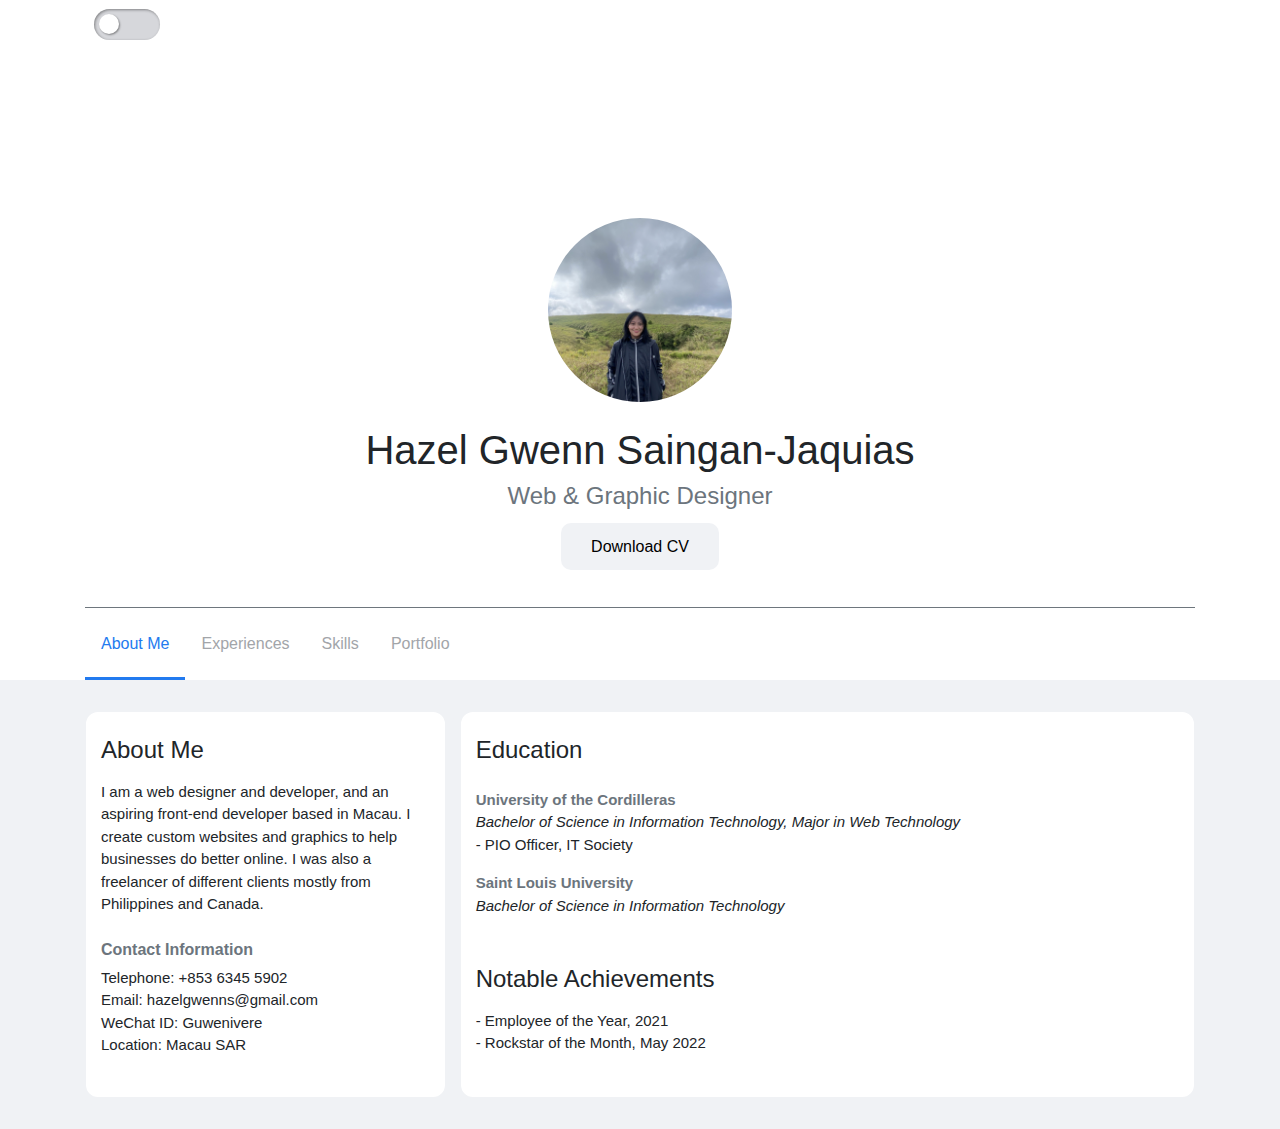
==== index.html @ 8e4d6ede "commit" ====
<!DOCTYPE html>
<html>
<head>
	<!-- Required meta tags -->
    <meta charset="utf-8">
    <meta name="viewport" content="width=device-width, initial-scale=1, shrink-to-fit=no">

    <!-- Bootstrap/CSS -->
	<link rel="stylesheet" href="https://stackpath.bootstrapcdn.com/bootstrap/4.5.2/css/bootstrap.min.css" integrity="sha384-JcKb8q3iqJ61gNV9KGb8thSsNjpSL0n8PARn9HuZOnIxN0hoP+VmmDGMN5t9UJ0Z" crossorigin="anonymous">
	<link rel="stylesheet" type="text/css" href="style.css">

	<title>My FB Themed Portfolio</title>
	<link rel="icon" type="image/x-icon" href="img/assets/favicon.png" />
</head>
<body>
	<section class="bg-white bg-dark-mode">
		<div class="container">
			<div class="cover-photo p-2"> 
				<button class="light-mode-button" aria-label="Toggle Light Mode" onclick="toggle_light_mode()">
	    			<span></span>
	   		 		<span></span>
				</button>
			</div>

			<div class="text-center dp-mt">
				<img src="img/assets/user.jpg" class="rounded-circle prof-photo" width="200">
				<h1 class="mt-3 prof-name">Hazel Gwenn Saingan-Jaquias</h1>
				<h4 class="text-secondary prof-job font-weight-light mb-4">Web & Graphic Designer</h4>

				<div class="mt-4 mb-5">
					<a href="files/resume.pdf" target="_blank" class="download-btn" download> Download CV </a>
				</div>
			</div>
			<hr class="border-top">
			<div class="pb-3">
				<nav>
				  	<div class="nav nav-tabs" id="nav-tab" role="tablist">
					    <a class="nav-link active" id="nav-about-tab" data-bs-toggle="tab" data-bs-target="#nav-about" type="button" role="tab" aria-controls="nav-about" aria-selected="true">About Me</a>
					    <a class="nav-link" id="nav-experiences-tab" data-bs-toggle="tab" data-bs-target="#nav-experiences" type="button" role="tab" aria-controls="nav-experiences" aria-selected="false">Experiences</a>
					    <a class="nav-link" id="nav-skills-tab" data-bs-toggle="tab" data-bs-target="#nav-skills" type="button" role="tab" aria-controls="nav-skills" aria-selected="false">Skills</a>
					    <a class="nav-link" id="nav-portfolio-tab" data-bs-toggle="tab" data-bs-target="#nav-portfolio" type="button" role="tab" aria-controls="nav-portfolio" aria-selected="false">Portfolio</a>
				  	</div>
				</nav>
			</div>
		</div>
	</section>

	<section class="py-4">
		<div class="container">
			<div class="tab-content" id="nav-tabContent">
			  	<div class="tab-pane fade show active" id="nav-about" role="tabpanel" aria-labelledby="nav-about-tab">
			  		<div class="row px-2">

						<div class="col-md-4 bg-white bg-dark-mode tabs-content py-4 column-gap">
							<h4 class="mb-3 tab-label tab-label ">About Me</h4>
			  				<p class="">I am a web designer and developer, and an aspiring front-end developer based in Macau. I create custom websites and graphics to help businesses do better online. I was also a freelancer of different clients mostly from Philippines and Canada.</p>

			  				<h6 class="mt-4 mb-2 text-secondary font-weight-bold"> Contact Information </h6>
					  		<p class=""> Telephone: +853 6345 5902 <br>
								Email: hazelgwenns@gmail.com <br>
								WeChat ID: Guwenivere <br>
								Location:  Macau SAR <br></p>

								<div class="badge-base LI-profile-badge" data-locale="en_US" data-size="medium" data-theme="light" data-type="VERTICAL" data-vanity="hazel-gwenn-saingan-b8400313b" data-version="v1"><a class="badge-base__link LI-simple-link" href="https://mo.linkedin.com/in/hazel-gwenn-saingan-b8400313b?trk=profile-badge"></a></div>
              
						</div>

						<div class="col-md-8 bg-white bg-dark-mode tabs-content py-4 column-gap">
							<h4 class="mb-3 tab-label tab-label ">Education</h4>

							<p class="mt-4 mb-0 font-weight-bold text-secondary">University of the Cordilleras</p>
					  		<p class="mb-0 "><i>Bachelor of Science  in  Information  Technology, Major in Web Technology</i></p>
					  		<p class="">
								- PIO Officer, IT Society
					  		</p>

					  		<p class="mt-2 mb-0 font-weight-bold text-secondary">Saint Louis University</p>
					  		<p class="mb-0 "><i>Bachelor of Science  in  Information  Technology</i></p>

					  		<h4 class="mt-5 mb-3 tab-label tab-label">Notable Achievements</h4>
					  		<p class=""> - Employee of the Year, 2021 <br>
								- Rockstar of the Month, May 2022 </p>
						</div>
					</div>
			  	</div>

			  	<div class="tab-pane fade bg-white bg-dark-mode tabs-content py-4 px-3 column-gap" id="nav-experiences" role="tabpanel" aria-labelledby="nav-experiences-tab">
		  			<h4 class="mb-3 tab-label">Experiences</h4>

			  		<h6 class="mt-4 mb-0 text-secondary font-weight-bold">New Media Services</h6>
			  		<p class="font-weight-bold mb-0">Web Designer, Sept 2019 - March 2023</p>
					<ul>
						<li>Logos, Banners, Brochures, Landing Pages</li>
						<li>UI/UX Design using Figma</li>
						<li>Website redesign, enhancement & revamp</li>
						<li>Website Development (Wordpress, HTML+CSS+JS)</li>
						<li>Convert PSD to responsive website</li>
						<li>Front-end development (HTML/CSS, Javascript, ReactJS, Bootstrap)</li>
						<li>Website optimization/SEO</li>
						<li>Upload websites on Filezilla/Cpanel</li>
						<li>Maintain and debug errors/issues on websites</li>
					</ul>

			  		<h6 class="mt-4 mb-0 text-secondary font-weight-bold">Elle & Beauty</h6>
			  		<p class="font-weight-bold mb-0">Freelance/Part-time Web Designer, Nov 2021 - March 2023</p>
					<ul>
						<li>Provide design mockups to clients</li>
						<li>Website Redesign/Enhancement</li>
						<li>Website Development (Wix, Wordpress, Shopify, GoDaddy, HTML/CSS)</li>
						<li>Provide client adhocs</li>
					</ul>

					<h6 class="mt-4 mb-0 text-secondary font-weight-bold">CopyMessenger Co.</h6>
			  		<p class="font-weight-bold mb-0">Poject Based Web & Graphic Designer, Nov 2021 - Dec 2021</p>
					<ul>
						<li>Enhance client's pictures</li>
						<li>Website design for copywriting business</li>
						<li>Website development on Wordpress (Elementor builder)</li>
						<li>Provide client adhocs</li>
					</ul>

					<h6 class="mt-4 mb-0 text-secondary font-weight-bold">Top Virtual Assistant</h6>
			  		<p class="font-weight-bold mb-0">Part Time Web Designer, Nov 2020 - Feb 2021</p>
					<ul>
						<li>Logos, Banners, Brochures, Landing Pages, Illustrations</li>
						<li>Provide design mockups to clients/superior and client adhocs </li>
						<li>Website Redesign/Enhancement/Revamp </li>
						<li>Revamp websites on Wordpress, Wix and Squarespace</li>
						<li>Create websites on Wordpress, Wix and Squarespace</li>
						<li>Create funnel pages on Kajabi and Clickfunnels</li>
						<li>Modify shopify websites</li>
						<li>Website optimization</li>
						<li>Maintain and debug errors/issues on websites</li>
					</ul>

					<h6 class="mt-4 mb-0 text-secondary font-weight-bold">The Manor Hotel</h6>
			  		<p class="font-weight-bold mb-0">MIS Intern, March 2019 - July 2019</p>
					<ul>
						<li>System development for Front desk display (PHP, Javascript, MySQL, HTML/CSS)</li>
						<li>Maintain internet connection of the hotel/Speedtesting </li>
						<li>LAN cabling</li>
						<li>Deploy printers and other hardware materials</li>
						<li>Modify database for the hotel's inventory</li>
						<li>Graphic Design for upcoming event</li>
						<li>Resolve staff/guest technical issue</li>
					</ul>
			  	</div>

			  	<div class="tab-pane fade bg-white bg-dark-mode tabs-content py-4 px-3 column-gap" id="nav-skills" role="tabpanel" aria-labelledby="nav-skills-tab">
			  		<h4 class="mb-3 tab-label">Skills</h4>

			  		<h6 class="mt-4 mb-0 text-secondary font-weight-bold">Programming Languages & Tools</h6>
			  		<p>	- HTML/CSS<br>
						- Javascript <br>
						- Bootstrap Framework <br>
						- PHP <br>
						- Wordpress <br>
						- Shopify <br>
						- Wix	</p>

			  		<h6 class="mt-4 mb-0 text-secondary font-weight-bold">Design Tools</h6>
			  		<p>	- Figma<br>
						- Photoshop <br>
						- Illustrator </p>

			  		<h6 class="mt-4 mb-0 text-secondary font-weight-bold">Workflow</h6>
			  		<p>	- Mobile-First, Responsive Design<br>
						- Cross Browser Testing & Debugging </p>

			  	</div>

			  	<div class="tab-pane fade bg-white bg-dark-mode tabs-content py-4 px-3 column-gap" id="nav-portfolio" role="tabpanel" aria-labelledby="nav-portfolio-tab">
			  		<h4 class="mb-3 tab-label">Portfolio</h4>

			  		<div class="row">
			  			<div class="col-md-3 pb-3">
			  				<div>
				          		<a href="ui_ux.html">
				          			<span style="width: 100%;">
						              <img class="content-image img-fluid rounded" src="img/projects/ui_ux/1.png">
									  	<div class="bg-dark-mode mt-2">
											<h6 class="d-inline mb-0 font-weight-bold">UI/UX Designs</h6>
											<p class="text-secondary">4 Items</p>
										</div>
						            </span>
				          		</a>
				          	</div>
			  			</div>

			  			<div class="col-md-3 pb-3">
			  				<div>
				          		<a href="web_design.html" >
				          			<span style="width: 100%;">
						              <img class="content-image img-fluid rounded" src="img/projects/web_design/1.png">
									  <div class="bg-dark-mode mt-2">
										<h6 class="d-inline mb-0 font-weight-bold">Web Design & Development</h6>
										<p class="text-secondary">7 Items</p>
									</div>
						            </span>
				          		</a>
				          	</div>
			  			</div>

			  			<div class="col-md-3 pb-3">
			  				<div>
								<a href="banners_posters.html" >
									<span style="width: 100%;">
									<img class="content-image img-fluid rounded" src="img/projects/banners_posters/1.png">
									<div class="bg-dark-mode mt-2">
									  <h6 class="d-inline mb-0 font-weight-bold">Banners & Posters Design</h6>
									  <p class="text-secondary">7 Items</p>
								  </div>
								  </span>
								</a>
				          	</div>
			  			</div>

						<div class="col-md-3 pb-3">
							<div>
							  <a href="logo_branding.html" >
								  <span style="width: 100%;">
								  <img class="content-image img-fluid rounded" src="img/projects/logo/1.png">
								  <div class="bg-dark-mode mt-2">
									<h6 class="d-inline mb-0 font-weight-bold">Logos & Branding</h6>
									<p class="text-secondary">10 Items</p>
								</div>
								</span>
							  </a>
							</div>
						</div>
			  		</div>
			  	</div>
			</div>
		</div>
	</section>

	<!-- tabs -->
	<script type="text/javascript">
		var triggerTabList = [].slice.call(document.querySelectorAll('#myTab a'))
			triggerTabList.forEach(function (triggerEl) {
			  var tabTrigger = new bootstrap.Tab(triggerEl)

			  triggerEl.addEventListener('click', function (event) {
			    event.preventDefault()
			    tabTrigger.show()
			  })
			})
	</script>

	<!-- light & dark toggle btn -->
	<script>
		function toggle_light_mode() {
		    var app = document.getElementsByTagName("BODY")[0];
		    if (localStorage.lightMode == "dark") {
			localStorage.lightMode = "light";
			app.setAttribute("light-mode", "light");
		    } else {
			localStorage.lightMode = "dark";
			app.setAttribute("light-mode", "dark");
		    }		
		}
	</script>
	<script>
	    var app = document.getElementsByTagName("BODY")[0];
	    if (localStorage.lightMode == "dark") {
	        app.setAttribute("light-mode", "dark");
	    }
	</script>

	<script src="https://code.jquery.com/jquery-3.2.1.slim.min.js" integrity="sha384-KJ3o2DKtIkvYIK3UENzmM7KCkRr/rE9/Qpg6aAZGJwFDMVNA/GpGFF93hXpG5KkN" crossorigin="anonymous"></script>
	<script src="https://cdnjs.cloudflare.com/ajax/libs/popper.js/1.12.9/umd/popper.min.js" integrity="sha384-ApNbgh9B+Y1QKtv3Rn7W3mgPxhU9K/ScQsAP7hUibX39j7fakFPskvXusvfa0b4Q" crossorigin="anonymous"></script>
	<script src="https://maxcdn.bootstrapcdn.com/bootstrap/4.0.0/js/bootstrap.min.js" integrity="sha384-JZR6Spejh4U02d8jOt6vLEHfe/JQGiRRSQQxSfFWpi1MquVdAyjUar5+76PVCmYl" crossorigin="anonymous"></script>
	<script src="https://cdn.jsdelivr.net/npm/bootstrap@5.0.2/dist/js/bootstrap.bundle.min.js" integrity="sha384-MrcW6ZMFYlzcLA8Nl+NtUVF0sA7MsXsP1UyJoMp4YLEuNSfAP+JcXn/tWtIaxVXM" crossorigin="anonymous"></script>
	<script src="https://platform.linkedin.com/badges/js/profile.js" async defer type="text/javascript"></script>
</body>
</html>
---- style.css ----
/*
Theme Name: Facebook Themed Resume Light & Dark Version
Author: Hazel Gwenn Saingan
Author URI: https://github.com/ihazelnuts
*/

.cover-photo{
	background: url(https://images.pexels.com/photos/5097165/pexels-photo-5097165.jpeg?auto=compress&cs=tinysrgb&dpr=2&h=750&w=1260);
	background-size: cover;
	background-position: center;
	height: 40vh;
	border-radius: 0 0 20px 20px;
}
.prof-photo{
	border: 8px solid #fff;
}
.dp-mt{
	margin-top: -150px;
}
.border-top{
	border-top: 1px solid #6E767D !important;
}
.download-btn{
	background-color: #F0F2F5;
	color: #000;
	padding: 15px 30px;
	border-radius: 10px;
	transition: .5s;
}
.download-btn:hover{
	background-color: #E8E8E8;
	color: #000;
	text-decoration: none;
}
p,li{
    font-size: 15px;
    font-weight: 200;
}

.modal{
    background: rgb(0,0,0,0.7);
}
.column-gap{
    border: 8px solid #F0F2F5;
    /*border-right: 8px solid #F0F2F5;
    border-bottom: 8px solid #F0F2F5;*/
}

/* Custom Tabs */
.nav-tabs {
    border-bottom: none;
}
.nav-tabs .nav-item.show .nav-link, .nav-tabs .nav-link {
    color: #A2A5A9;
    background-color: transparent;
    border-color: transparent;
}
.nav-tabs .nav-item.show .nav-link, .nav-tabs .nav-link.active {
    color: #227AEF;
    background: transparent;
    border-bottom: 3px solid #227AEF;
    margin-bottom: -16px;
    border-radius: 0px;
}
.nav-link:hover {
    background-color: #313131;
    border-color: transparent;
    border-radius: 5px;
}
.nav-tabs .nav-link {
    border: none;
}
.tabs-content{
	border-radius: 20px;
}

/* Light & Dark Mode Styles */ 
body {
    background-color: #F0F2F5;
    /*transition: background-color .1s;*/
}

body[light-mode=dark] {
    background-color: #18191A;
    color: #ced4e2;
}

body[light-mode=dark] .column-gap{
    border: 8px solid #18191A;
    /*border-right: 8px solid #18191A;
    border-bottom: 8px solid #18191A;*/
}

body[light-mode=dark] .bg-dark-mode {
    background-color: #242526 !important;
    color: #fff;
}

body[light-mode=dark] .prof-photo {
    border: 8px solid #242526;
}

body[light-mode=dark] .download-btn {
    background-color: #3A3B3C;
	color: #fff;
	padding: 15px 30px;
	border-radius: 10px;
	transition: .5s;
}

body[light-mode=dark] .download-btn:hover {
    background-color: #636464;
	color: #fff;
	text-decoration: none;
}

body[light-mode="dark"] .light-mode-button span:nth-child(1){
    background-color: #ced4e2;
    color: #141516;
}

body[light-mode=dark] .light-mode-button span:nth-child(2) {
    left: 39px;
    background-color: #141516;
}

/* Light Mode Button Styles */ 
.light-mode-button {
    background:0;
    border: 0;
    box-sizing: border-box;
    cursor: pointer;
    height: 40px;
    width: 100px;
    position: relative;
    border: 1px solid rgba(255,255,255,0);
}

.light-mode-button:focus {
    outline:none; /* Not ideal for accessibility */
}

.light-mode-button span:nth-child(1) {
    position: absolute;
    top:0;
    left:0;
    width: 66px;
    height: 31px;
    border-radius: 20px;
    background-color: #d6d7db;
    box-shadow: inset 1px 1px 3px 0 rgb(0 0 0 / 40%);
    transition: .3s;
}

.light-mode-button span:nth-child(2) {
    position: absolute;
    top:5px;
    left:5px;
    width: 20px;
    height: 20px;
    background-color: #fff;
    border-radius: 50%;
    box-shadow: 1px 1px 2px 0 rgb(0 0 0 / 40%);
    transition: .3s;
}


@media (max-width: 768px){
	.cover-photo {
	    height: 32vh;
	}
	.prof-name{
		font-size: 32px;
	}
	.prof-job{
		font-size: 18px;
	}
	.nav-tabs .nav-item.show .nav-link, .nav-tabs .nav-link {
	    font-size: 13px;
	}
	.nav-link {
	    display: block;
	    padding: 0.5rem 0.5rem;
	}
	.tab-label{
		font-size: 20px;
	}
}

@media (max-height: 480px){
    .dp-mt{
        margin-top: -100px;
    }
}
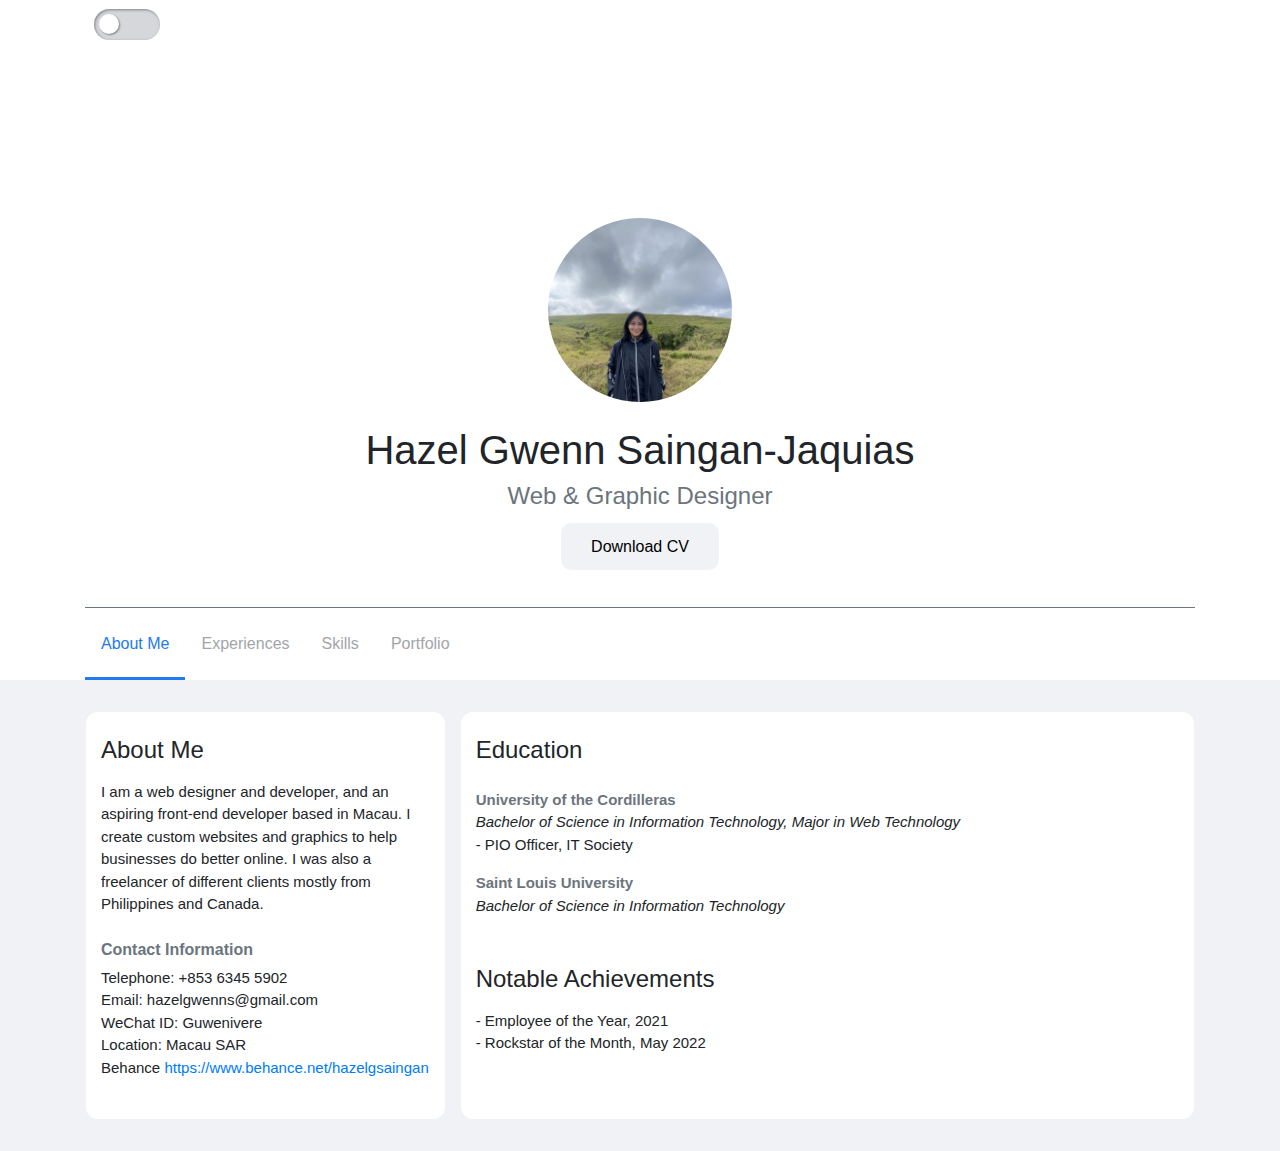
==== commit 6d8051ea: "Update index.html" ====
--- a/index.html
+++ b/index.html
@@ -59,7 +59,8 @@
 					  		<p class=""> Telephone: +853 6345 5902 <br>
 								Email: hazelgwenns@gmail.com <br>
 								WeChat ID: Guwenivere <br>
-								Location:  Macau SAR <br></p>
+								Location:  Macau SAR <br>
+								Behance <a href="https://www.behance.net/hazelgsaingan">https://www.behance.net/hazelgsaingan</a><br></p>
 
 								<div class="badge-base LI-profile-badge" data-locale="en_US" data-size="medium" data-theme="light" data-type="VERTICAL" data-vanity="hazel-gwenn-saingan-b8400313b" data-version="v1"><a class="badge-base__link LI-simple-link" href="https://mo.linkedin.com/in/hazel-gwenn-saingan-b8400313b?trk=profile-badge"></a></div>
               
@@ -180,7 +181,7 @@
 						              <img class="content-image img-fluid rounded" src="img/projects/ui_ux/1.png">
 									  	<div class="bg-dark-mode mt-2">
 											<h6 class="d-inline mb-0 font-weight-bold">UI/UX Designs</h6>
-											<p class="text-secondary">4 Items</p>
+											<p class="text-secondary">6 Items</p>
 										</div>
 						            </span>
 				          		</a>
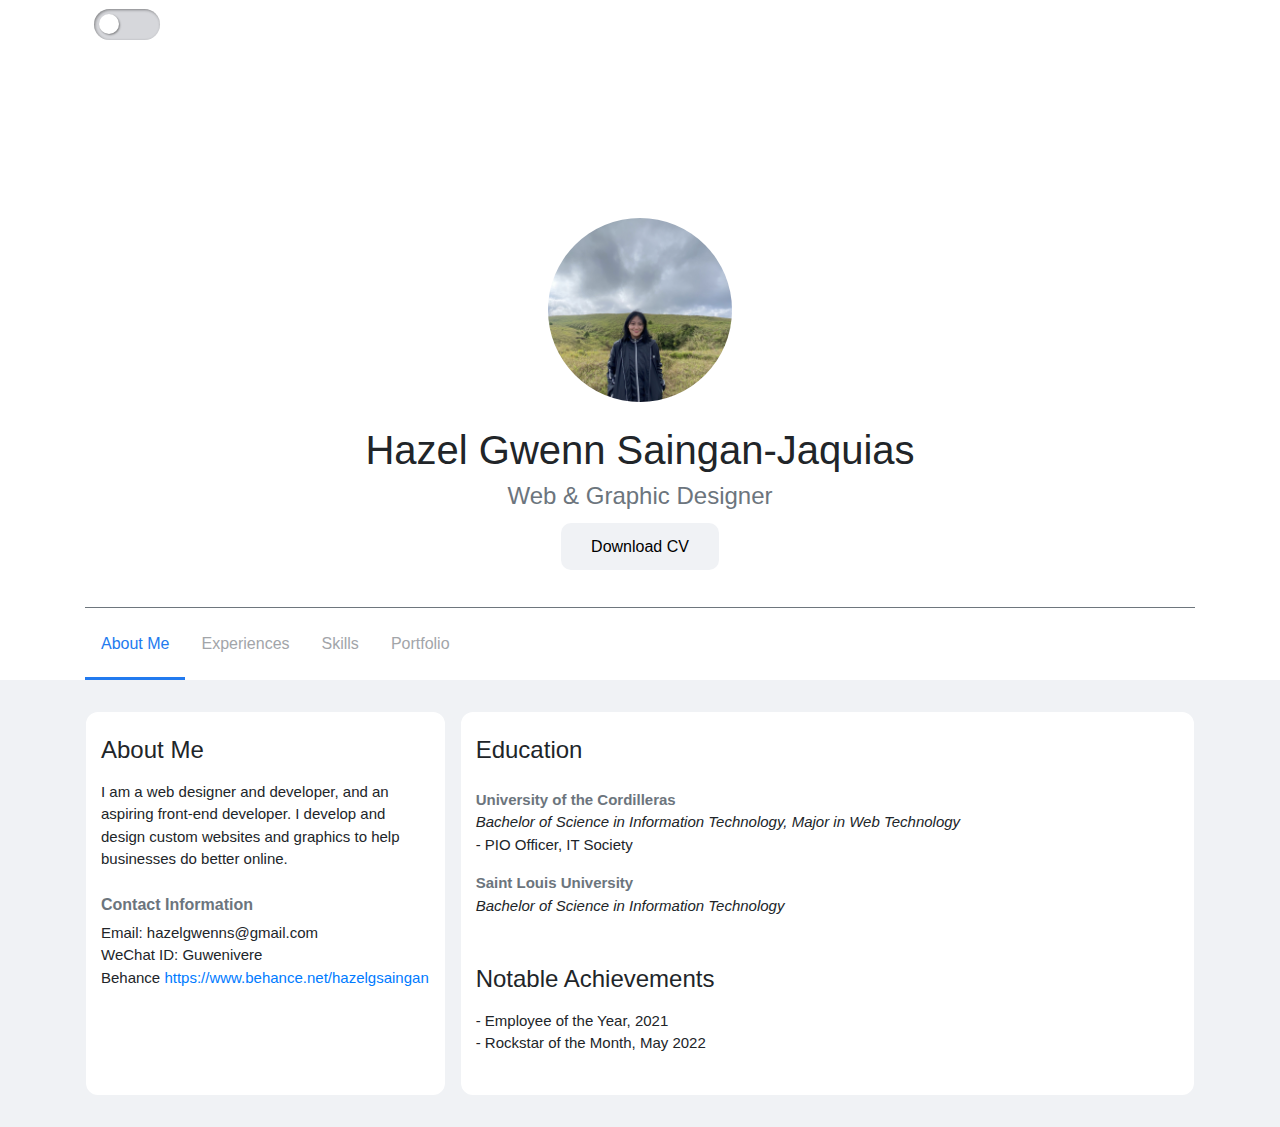
==== commit 8cb1bf89: "commit" ====
--- a/index.html
+++ b/index.html
@@ -53,13 +53,11 @@
 
 						<div class="col-md-4 bg-white bg-dark-mode tabs-content py-4 column-gap">
 							<h4 class="mb-3 tab-label tab-label ">About Me</h4>
-			  				<p class="">I am a web designer and developer, and an aspiring front-end developer based in Macau. I create custom websites and graphics to help businesses do better online. I was also a freelancer of different clients mostly from Philippines and Canada.</p>
+			  				<p class="">I am a web designer and developer, and an aspiring front-end developer. I develop and design custom websites and graphics to help businesses do better online.</p>
 
 			  				<h6 class="mt-4 mb-2 text-secondary font-weight-bold"> Contact Information </h6>
-					  		<p class=""> Telephone: +853 6345 5902 <br>
-								Email: hazelgwenns@gmail.com <br>
+					  		<p class=""> Email: hazelgwenns@gmail.com <br>
 								WeChat ID: Guwenivere <br>
-								Location:  Macau SAR <br>
 								Behance <a href="https://www.behance.net/hazelgsaingan">https://www.behance.net/hazelgsaingan</a><br></p>
 
 								<div class="badge-base LI-profile-badge" data-locale="en_US" data-size="medium" data-theme="light" data-type="VERTICAL" data-vanity="hazel-gwenn-saingan-b8400313b" data-version="v1"><a class="badge-base__link LI-simple-link" href="https://mo.linkedin.com/in/hazel-gwenn-saingan-b8400313b?trk=profile-badge"></a></div>
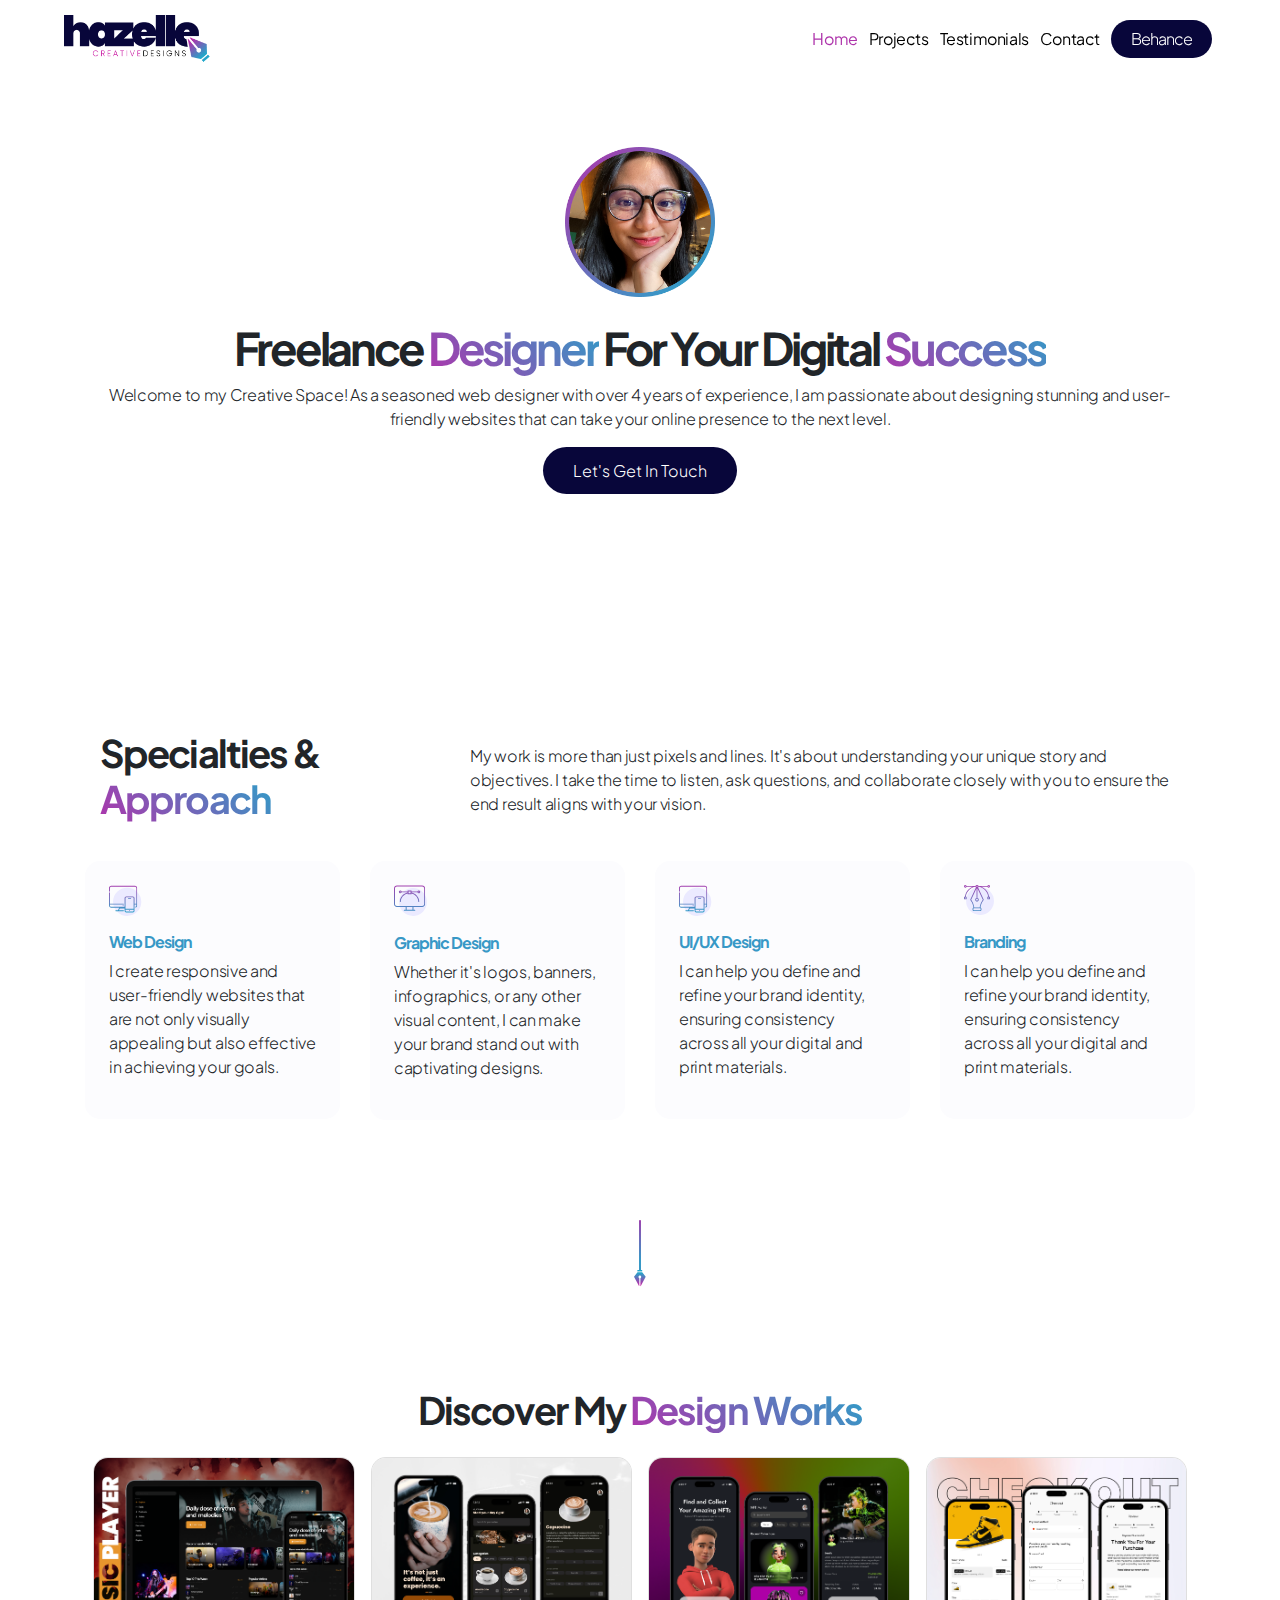
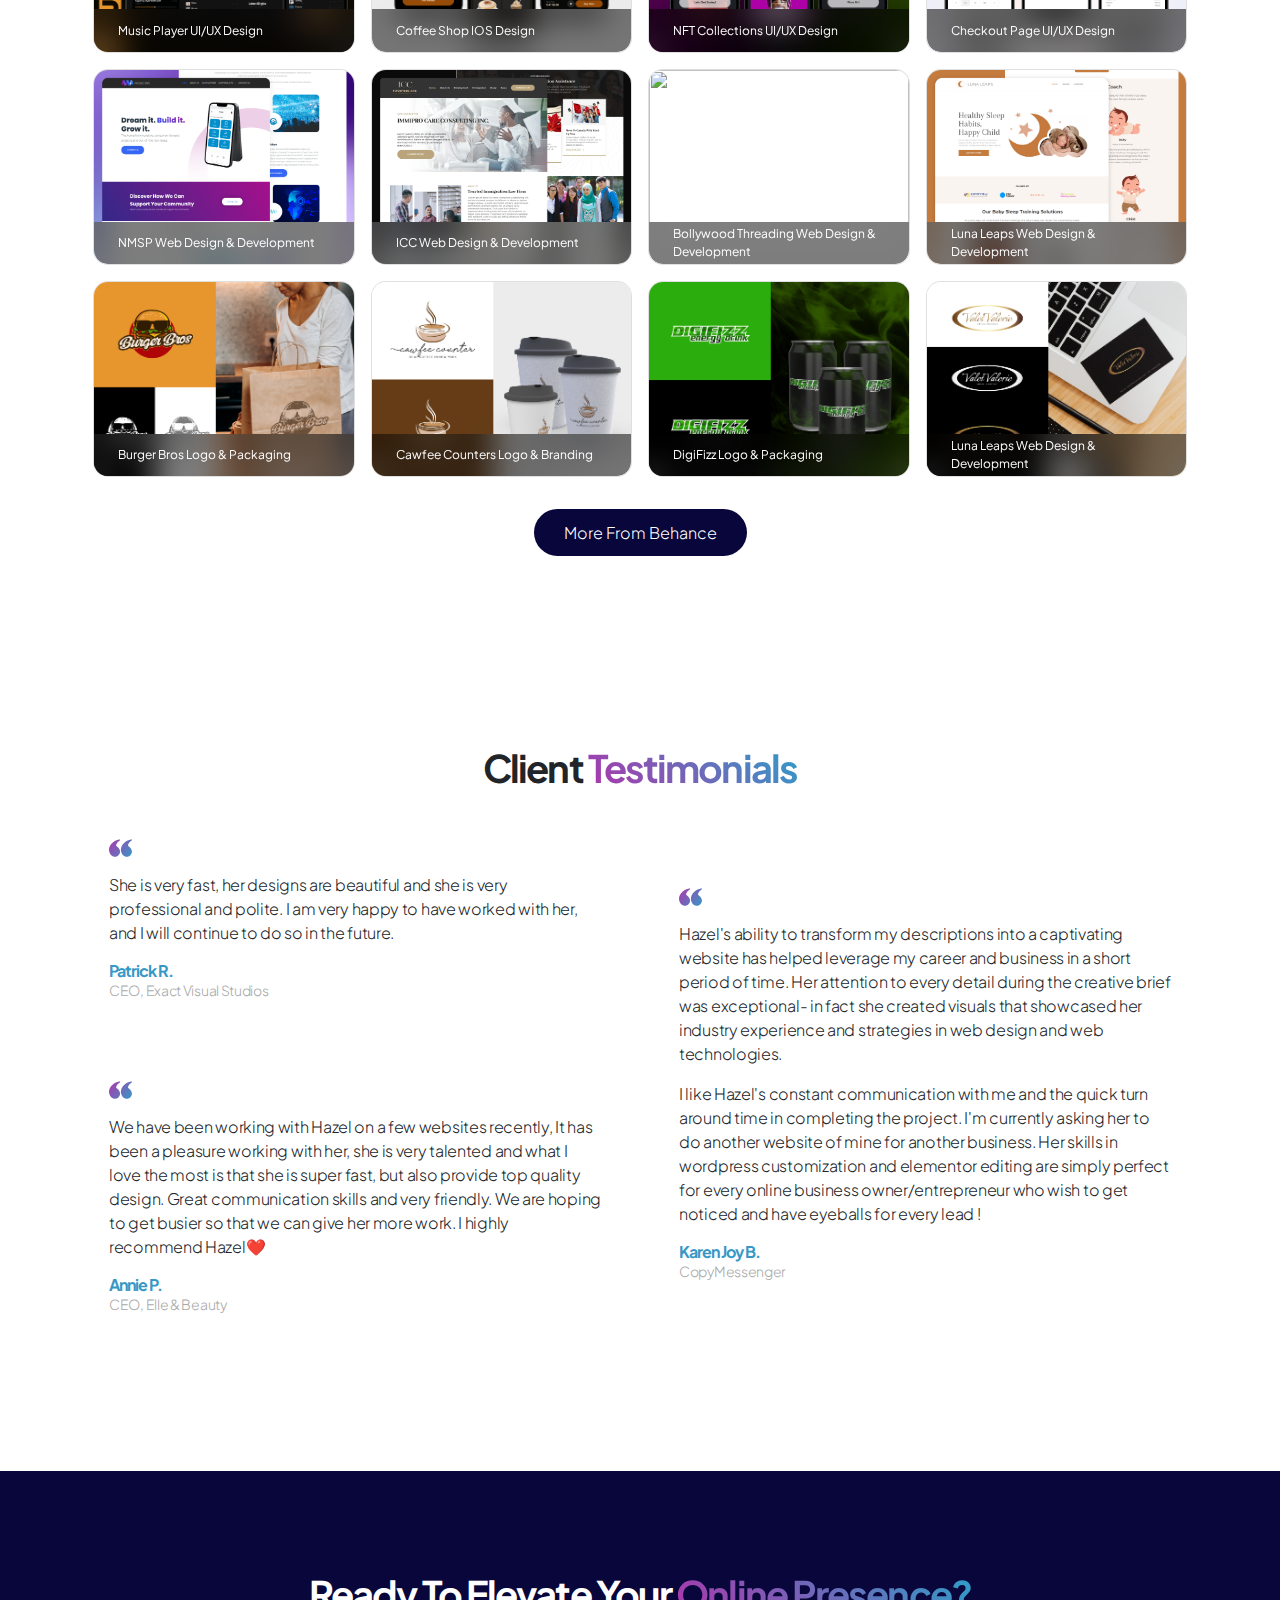
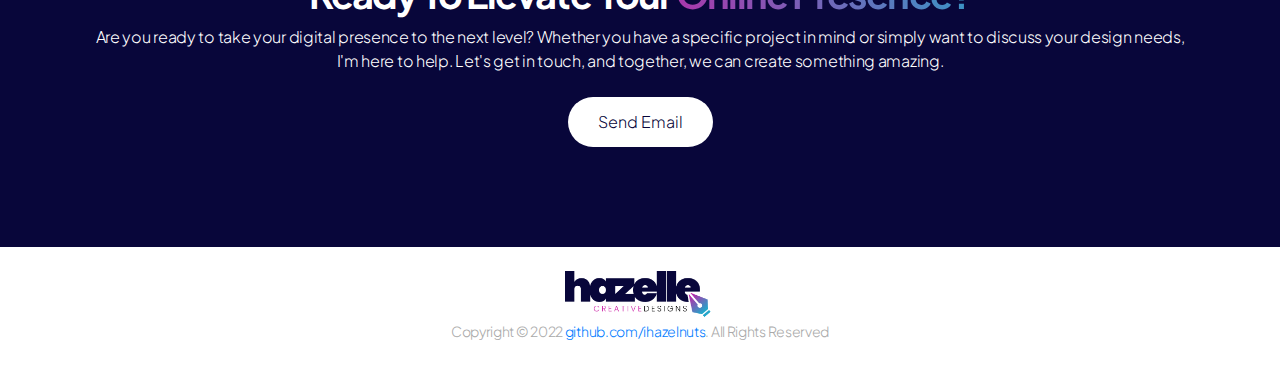
==== commit a2ba8c90: "commit" ====
--- a/index.html
+++ b/index.html
@@ -1,275 +1,781 @@
-<!DOCTYPE html>
 <html>
-<head>
-	<!-- Required meta tags -->
-    <meta charset="utf-8">
-    <meta name="viewport" content="width=device-width, initial-scale=1, shrink-to-fit=no">
-
-    <!-- Bootstrap/CSS -->
-	<link rel="stylesheet" href="https://stackpath.bootstrapcdn.com/bootstrap/4.5.2/css/bootstrap.min.css" integrity="sha384-JcKb8q3iqJ61gNV9KGb8thSsNjpSL0n8PARn9HuZOnIxN0hoP+VmmDGMN5t9UJ0Z" crossorigin="anonymous">
-	<link rel="stylesheet" type="text/css" href="style.css">
-
-	<title>My FB Themed Portfolio</title>
-	<link rel="icon" type="image/x-icon" href="img/assets/favicon.png" />
-</head>
-<body>
-	<section class="bg-white bg-dark-mode">
-		<div class="container">
-			<div class="cover-photo p-2"> 
-				<button class="light-mode-button" aria-label="Toggle Light Mode" onclick="toggle_light_mode()">
-	    			<span></span>
-	   		 		<span></span>
-				</button>
-			</div>
-
-			<div class="text-center dp-mt">
-				<img src="img/assets/user.jpg" class="rounded-circle prof-photo" width="200">
-				<h1 class="mt-3 prof-name">Hazel Gwenn Saingan-Jaquias</h1>
-				<h4 class="text-secondary prof-job font-weight-light mb-4">Web & Graphic Designer</h4>
-
-				<div class="mt-4 mb-5">
-					<a href="files/resume.pdf" target="_blank" class="download-btn" download> Download CV </a>
-				</div>
-			</div>
-			<hr class="border-top">
-			<div class="pb-3">
-				<nav>
-				  	<div class="nav nav-tabs" id="nav-tab" role="tablist">
-					    <a class="nav-link active" id="nav-about-tab" data-bs-toggle="tab" data-bs-target="#nav-about" type="button" role="tab" aria-controls="nav-about" aria-selected="true">About Me</a>
-					    <a class="nav-link" id="nav-experiences-tab" data-bs-toggle="tab" data-bs-target="#nav-experiences" type="button" role="tab" aria-controls="nav-experiences" aria-selected="false">Experiences</a>
-					    <a class="nav-link" id="nav-skills-tab" data-bs-toggle="tab" data-bs-target="#nav-skills" type="button" role="tab" aria-controls="nav-skills" aria-selected="false">Skills</a>
-					    <a class="nav-link" id="nav-portfolio-tab" data-bs-toggle="tab" data-bs-target="#nav-portfolio" type="button" role="tab" aria-controls="nav-portfolio" aria-selected="false">Portfolio</a>
-				  	</div>
-				</nav>
-			</div>
-		</div>
-	</section>
-
-	<section class="py-4">
-		<div class="container">
-			<div class="tab-content" id="nav-tabContent">
-			  	<div class="tab-pane fade show active" id="nav-about" role="tabpanel" aria-labelledby="nav-about-tab">
-			  		<div class="row px-2">
-
-						<div class="col-md-4 bg-white bg-dark-mode tabs-content py-4 column-gap">
-							<h4 class="mb-3 tab-label tab-label ">About Me</h4>
-			  				<p class="">I am a web designer and developer, and an aspiring front-end developer. I develop and design custom websites and graphics to help businesses do better online.</p>
-
-			  				<h6 class="mt-4 mb-2 text-secondary font-weight-bold"> Contact Information </h6>
-					  		<p class=""> Email: hazelgwenns@gmail.com <br>
-								WeChat ID: Guwenivere <br>
-								Behance <a href="https://www.behance.net/hazelgsaingan">https://www.behance.net/hazelgsaingan</a><br></p>
-
-								<div class="badge-base LI-profile-badge" data-locale="en_US" data-size="medium" data-theme="light" data-type="VERTICAL" data-vanity="hazel-gwenn-saingan-b8400313b" data-version="v1"><a class="badge-base__link LI-simple-link" href="https://mo.linkedin.com/in/hazel-gwenn-saingan-b8400313b?trk=profile-badge"></a></div>
-              
-						</div>
-
-						<div class="col-md-8 bg-white bg-dark-mode tabs-content py-4 column-gap">
-							<h4 class="mb-3 tab-label tab-label ">Education</h4>
-
-							<p class="mt-4 mb-0 font-weight-bold text-secondary">University of the Cordilleras</p>
-					  		<p class="mb-0 "><i>Bachelor of Science  in  Information  Technology, Major in Web Technology</i></p>
-					  		<p class="">
-								- PIO Officer, IT Society
-					  		</p>
-
-					  		<p class="mt-2 mb-0 font-weight-bold text-secondary">Saint Louis University</p>
-					  		<p class="mb-0 "><i>Bachelor of Science  in  Information  Technology</i></p>
-
-					  		<h4 class="mt-5 mb-3 tab-label tab-label">Notable Achievements</h4>
-					  		<p class=""> - Employee of the Year, 2021 <br>
-								- Rockstar of the Month, May 2022 </p>
-						</div>
-					</div>
-			  	</div>
-
-			  	<div class="tab-pane fade bg-white bg-dark-mode tabs-content py-4 px-3 column-gap" id="nav-experiences" role="tabpanel" aria-labelledby="nav-experiences-tab">
-		  			<h4 class="mb-3 tab-label">Experiences</h4>
-
-			  		<h6 class="mt-4 mb-0 text-secondary font-weight-bold">New Media Services</h6>
-			  		<p class="font-weight-bold mb-0">Web Designer, Sept 2019 - March 2023</p>
-					<ul>
-						<li>Logos, Banners, Brochures, Landing Pages</li>
-						<li>UI/UX Design using Figma</li>
-						<li>Website redesign, enhancement & revamp</li>
-						<li>Website Development (Wordpress, HTML+CSS+JS)</li>
-						<li>Convert PSD to responsive website</li>
-						<li>Front-end development (HTML/CSS, Javascript, ReactJS, Bootstrap)</li>
-						<li>Website optimization/SEO</li>
-						<li>Upload websites on Filezilla/Cpanel</li>
-						<li>Maintain and debug errors/issues on websites</li>
-					</ul>
-
-			  		<h6 class="mt-4 mb-0 text-secondary font-weight-bold">Elle & Beauty</h6>
-			  		<p class="font-weight-bold mb-0">Freelance/Part-time Web Designer, Nov 2021 - March 2023</p>
-					<ul>
-						<li>Provide design mockups to clients</li>
-						<li>Website Redesign/Enhancement</li>
-						<li>Website Development (Wix, Wordpress, Shopify, GoDaddy, HTML/CSS)</li>
-						<li>Provide client adhocs</li>
-					</ul>
-
-					<h6 class="mt-4 mb-0 text-secondary font-weight-bold">CopyMessenger Co.</h6>
-			  		<p class="font-weight-bold mb-0">Poject Based Web & Graphic Designer, Nov 2021 - Dec 2021</p>
-					<ul>
-						<li>Enhance client's pictures</li>
-						<li>Website design for copywriting business</li>
-						<li>Website development on Wordpress (Elementor builder)</li>
-						<li>Provide client adhocs</li>
-					</ul>
-
-					<h6 class="mt-4 mb-0 text-secondary font-weight-bold">Top Virtual Assistant</h6>
-			  		<p class="font-weight-bold mb-0">Part Time Web Designer, Nov 2020 - Feb 2021</p>
-					<ul>
-						<li>Logos, Banners, Brochures, Landing Pages, Illustrations</li>
-						<li>Provide design mockups to clients/superior and client adhocs </li>
-						<li>Website Redesign/Enhancement/Revamp </li>
-						<li>Revamp websites on Wordpress, Wix and Squarespace</li>
-						<li>Create websites on Wordpress, Wix and Squarespace</li>
-						<li>Create funnel pages on Kajabi and Clickfunnels</li>
-						<li>Modify shopify websites</li>
-						<li>Website optimization</li>
-						<li>Maintain and debug errors/issues on websites</li>
-					</ul>
-
-					<h6 class="mt-4 mb-0 text-secondary font-weight-bold">The Manor Hotel</h6>
-			  		<p class="font-weight-bold mb-0">MIS Intern, March 2019 - July 2019</p>
-					<ul>
-						<li>System development for Front desk display (PHP, Javascript, MySQL, HTML/CSS)</li>
-						<li>Maintain internet connection of the hotel/Speedtesting </li>
-						<li>LAN cabling</li>
-						<li>Deploy printers and other hardware materials</li>
-						<li>Modify database for the hotel's inventory</li>
-						<li>Graphic Design for upcoming event</li>
-						<li>Resolve staff/guest technical issue</li>
-					</ul>
-			  	</div>
-
-			  	<div class="tab-pane fade bg-white bg-dark-mode tabs-content py-4 px-3 column-gap" id="nav-skills" role="tabpanel" aria-labelledby="nav-skills-tab">
-			  		<h4 class="mb-3 tab-label">Skills</h4>
-
-			  		<h6 class="mt-4 mb-0 text-secondary font-weight-bold">Programming Languages & Tools</h6>
-			  		<p>	- HTML/CSS<br>
-						- Javascript <br>
-						- Bootstrap Framework <br>
-						- PHP <br>
-						- Wordpress <br>
-						- Shopify <br>
-						- Wix	</p>
-
-			  		<h6 class="mt-4 mb-0 text-secondary font-weight-bold">Design Tools</h6>
-			  		<p>	- Figma<br>
-						- Photoshop <br>
-						- Illustrator </p>
-
-			  		<h6 class="mt-4 mb-0 text-secondary font-weight-bold">Workflow</h6>
-			  		<p>	- Mobile-First, Responsive Design<br>
-						- Cross Browser Testing & Debugging </p>
-
-			  	</div>
-
-			  	<div class="tab-pane fade bg-white bg-dark-mode tabs-content py-4 px-3 column-gap" id="nav-portfolio" role="tabpanel" aria-labelledby="nav-portfolio-tab">
-			  		<h4 class="mb-3 tab-label">Portfolio</h4>
-
-			  		<div class="row">
-			  			<div class="col-md-3 pb-3">
-			  				<div>
-				          		<a href="ui_ux.html">
-				          			<span style="width: 100%;">
-						              <img class="content-image img-fluid rounded" src="img/projects/ui_ux/1.png">
-									  	<div class="bg-dark-mode mt-2">
-											<h6 class="d-inline mb-0 font-weight-bold">UI/UX Designs</h6>
-											<p class="text-secondary">6 Items</p>
-										</div>
-						            </span>
-				          		</a>
-				          	</div>
-			  			</div>
-
-			  			<div class="col-md-3 pb-3">
-			  				<div>
-				          		<a href="web_design.html" >
-				          			<span style="width: 100%;">
-						              <img class="content-image img-fluid rounded" src="img/projects/web_design/1.png">
-									  <div class="bg-dark-mode mt-2">
-										<h6 class="d-inline mb-0 font-weight-bold">Web Design & Development</h6>
-										<p class="text-secondary">7 Items</p>
-									</div>
-						            </span>
-				          		</a>
-				          	</div>
-			  			</div>
-
-			  			<div class="col-md-3 pb-3">
-			  				<div>
-								<a href="banners_posters.html" >
-									<span style="width: 100%;">
-									<img class="content-image img-fluid rounded" src="img/projects/banners_posters/1.png">
-									<div class="bg-dark-mode mt-2">
-									  <h6 class="d-inline mb-0 font-weight-bold">Banners & Posters Design</h6>
-									  <p class="text-secondary">7 Items</p>
-								  </div>
-								  </span>
-								</a>
-				          	</div>
-			  			</div>
-
-						<div class="col-md-3 pb-3">
-							<div>
-							  <a href="logo_branding.html" >
-								  <span style="width: 100%;">
-								  <img class="content-image img-fluid rounded" src="img/projects/logo/1.png">
-								  <div class="bg-dark-mode mt-2">
-									<h6 class="d-inline mb-0 font-weight-bold">Logos & Branding</h6>
-									<p class="text-secondary">10 Items</p>
-								</div>
-								</span>
-							  </a>
-							</div>
-						</div>
-			  		</div>
-			  	</div>
-			</div>
-		</div>
-	</section>
-
-	<!-- tabs -->
-	<script type="text/javascript">
-		var triggerTabList = [].slice.call(document.querySelectorAll('#myTab a'))
-			triggerTabList.forEach(function (triggerEl) {
-			  var tabTrigger = new bootstrap.Tab(triggerEl)
-
-			  triggerEl.addEventListener('click', function (event) {
-			    event.preventDefault()
-			    tabTrigger.show()
-			  })
-			})
-	</script>
-
-	<!-- light & dark toggle btn -->
-	<script>
-		function toggle_light_mode() {
-		    var app = document.getElementsByTagName("BODY")[0];
-		    if (localStorage.lightMode == "dark") {
-			localStorage.lightMode = "light";
-			app.setAttribute("light-mode", "light");
-		    } else {
-			localStorage.lightMode = "dark";
-			app.setAttribute("light-mode", "dark");
-		    }		
-		}
-	</script>
-	<script>
-	    var app = document.getElementsByTagName("BODY")[0];
-	    if (localStorage.lightMode == "dark") {
-	        app.setAttribute("light-mode", "dark");
-	    }
-	</script>
-
-	<script src="https://code.jquery.com/jquery-3.2.1.slim.min.js" integrity="sha384-KJ3o2DKtIkvYIK3UENzmM7KCkRr/rE9/Qpg6aAZGJwFDMVNA/GpGFF93hXpG5KkN" crossorigin="anonymous"></script>
-	<script src="https://cdnjs.cloudflare.com/ajax/libs/popper.js/1.12.9/umd/popper.min.js" integrity="sha384-ApNbgh9B+Y1QKtv3Rn7W3mgPxhU9K/ScQsAP7hUibX39j7fakFPskvXusvfa0b4Q" crossorigin="anonymous"></script>
-	<script src="https://maxcdn.bootstrapcdn.com/bootstrap/4.0.0/js/bootstrap.min.js" integrity="sha384-JZR6Spejh4U02d8jOt6vLEHfe/JQGiRRSQQxSfFWpi1MquVdAyjUar5+76PVCmYl" crossorigin="anonymous"></script>
-	<script src="https://cdn.jsdelivr.net/npm/bootstrap@5.0.2/dist/js/bootstrap.bundle.min.js" integrity="sha384-MrcW6ZMFYlzcLA8Nl+NtUVF0sA7MsXsP1UyJoMp4YLEuNSfAP+JcXn/tWtIaxVXM" crossorigin="anonymous"></script>
-	<script src="https://platform.linkedin.com/badges/js/profile.js" async defer type="text/javascript"></script>
-</body>
+    <head>
+        <!-- Required meta tags -->
+        <meta charset="utf-8">
+        <meta name="viewport" content="width=device-width, initial-scale=1, shrink-to-fit=no">
+
+        <!-- Bootstrap/CSS -->
+        <link rel="stylesheet" href="https://stackpath.bootstrapcdn.com/bootstrap/4.5.2/css/bootstrap.min.css" integrity="sha384-JcKb8q3iqJ61gNV9KGb8thSsNjpSL0n8PARn9HuZOnIxN0hoP+VmmDGMN5t9UJ0Z" crossorigin="anonymous">
+        <link rel="stylesheet" type="text/css" href="style2.css">
+
+        <!-- Slick Slider CSS -->
+        <link rel="stylesheet" type="text/css" href="//cdn.jsdelivr.net/npm/slick-carousel@1.8.1/slick/slick.css"/>
+
+        <title>Hazelle | Creative Designs</title>
+        <link rel="icon" type="image/x-icon" href="img/assets/favicon.svg" />
+    </head>
+    <body>
+        <header class="display-desktop">
+            <div class="wrapHead">
+              <div id="brand">
+                <a class="navbar-brand" href="#"><img src="img/assets/logo.png" alt="" class="imgh-fluid logo"></a>
+              </div>
+              <nav>
+                <ul>
+                  <li><a href="#" class="scroll active">Home</a></li>
+                  <li><a href="#projects" class="scroll">Projects</a></li>
+                  <li><a href="#testimonials" class="scroll">Testimonials</a></li>
+                  <li><a href="#contact" class="scroll">Contact</a></li>
+                  <li><a class="nav-link nav-btn-navy text-white" href="https://www.behance.net/hazelgsaingan" target="_blank">Behance</a></li>
+                </ul>
+              </nav>
+            </div>
+        </header>
+
+        <header class="display-mobile">
+            <nav class="container navbar fixed-top navbar-expand-lg navbar-light bg-white">
+                <a class="navbar-brand" href="#"><img src="img/assets/logo.png" alt="" class="img-fluid logo"></a>
+
+                <button class="navbar-toggler ml-auto" type="button" data-toggle="collapse" data-target="#navbarTogglerDemo01" aria-controls="navbarTogglerDemo01" aria-expanded="false" aria-label="Toggle navigation">
+                  <span class="navbar-toggler-icon"></span>
+                </button>
+
+                <div class="collapse navbar-collapse" id="navbarTogglerDemo01">
+                    <ul class="navbar-nav ml-auto mt-2 mt-lg-0">
+                        <li class="nav-item active">
+                        <a class="nav-link" href="#">Home <span class="sr-only">(current)</span></a>
+                        </li>
+                        <li class="nav-item">
+                        <a class="nav-link" href="#projects">Projects</a>
+                        </li>
+                        <li class="nav-item">
+                            <a class="nav-link" href="#testimonials">Testimonials</a>
+                        </li>
+                        <li class="nav-item">
+                            <a class="nav-link" href="#contact">Contact</a>
+                        </li>
+                        <li class="nav-item">
+                            <a class="nav-link nav-btn-navy text-white" href="https://www.behance.net/hazelgsaingan" target="_blank">Behance</a>
+                        </li>
+                    </ul>
+                </div>
+            </nav>
+        </header>
+
+        <section class="masthead d-flex align-items-center">
+            <div class="container py-5 text-center">
+                <img src="img/assets/user2.png" alt="" class="img-fluid user-profile">
+                <h1 class="mt-4">Freelance <span class="text-gradient">Designer</span> For Your Digital <span class="text-gradient">Success</span></h1>
+                <p>Welcome to my Creative Space! As a seasoned web designer with over 4 years of experience, I am passionate about designing stunning and user-friendly websites that can take your online presence to the next level.</p>
+
+                <div class="mt-4 pt-1">
+                    <a href="#contact" class="navy-btn mt-5">Let's Get In Touch</a>
+                </div>
+                
+                <!-- <div class="d-flex justify-content-center">
+                    <div class="logo-carousel mt-5" data-arrows="true">
+                        <div class="slide">
+                            <img src="img/assets/ev-logo.png" alt="" class="img-fluid card-services">
+                        </div>
+                        <div class="slide">
+                            <img src="img/assets/eb-logo.png" alt="" class="img-fluid card-services">
+                        </div>
+                        <div class="slide">
+                            <img src="img/assets/cm-logo.png" alt="" class="img-fluid card-services">
+                        </div>
+                    </div>
+                </div> -->
+            </div>
+        </section>
+
+        <!-- <section class="logo-carousel slider slider-section" data-arrows="true">
+            <div class="slide">
+                <img src="img/services/web-design.png" alt="" class="img-fluid card-services">
+            </div>
+            <div class="slide">
+                <img src="img/services/logo-design.png" alt="" class="img-fluid card-services">
+            </div>
+            <div class="slide">
+                <img src="img/services/uiux-design.png" alt="" class="img-fluid card-services">
+            </div>
+            <div class="slide">
+                <img src="img/services/web-design.png" alt="" class="img-fluid card-services">
+            </div>
+            <div class="slide">
+                <img src="img/services/logo-design.png" alt="" class="img-fluid card-services">
+            </div>
+            <div class="slide">
+                <img src="img/services/uiux-design.png" alt="" class="img-fluid card-services">
+            </div>
+            <div class="slide">
+                <img src="img/services/web-design.png" alt="" class="img-fluid card-services">
+            </div>
+            <div class="slide">
+                <img src="img/services/logo-design.png" alt="" class="img-fluid card-services">
+            </div>
+        </section> -->
+        
+        <section>
+            <div class="container py-5 text-center">
+                <div class="row mt-4 text-left sa-indent m-auto">
+                    <div class="col-md-4">
+                        <h2>Specialties & <span class="text-gradient">Approach</span></h2>
+                    </div>
+                    <div class="col-md-8 m-auto">
+                        <p  class="mb-0">My work is more than just pixels and lines. It's about understanding your unique story and objectives. I take the time to listen, ask questions, and collaborate closely with you to ensure the end result aligns with your vision.</p>
+                    </div>
+                </div>
+
+                <div class="row mt-4">
+                    <div class="col-md mt-2">
+                        <div class="test-card2 text-left p-4">
+                            <svg width="33" height="31" viewBox="0 0 33 31" fill="none" xmlns="http://www.w3.org/2000/svg">
+                                <circle cx="18.1464" cy="16.8024" r="14.1139" transform="rotate(0.341041 18.1464 16.8024)" fill="#EBEAFF"/>
+                                <g clip-path="url(#clip0_510_302)">
+                                <path d="M25.9808 0.774902H2.24661C1.00788 0.774902 0 1.78267 0 3.02151V6.28669C0 6.54041 0.2057 6.74606 0.459366 6.74606C0.713032 6.74606 0.918732 6.54036 0.918732 6.28669V3.02151C0.918732 2.28929 1.51444 1.69363 2.24661 1.69363H25.9807C26.7133 1.69363 27.3092 2.28934 27.3092 3.02151V18.7019H25.5195V13.0227C25.5195 12.1312 24.7942 11.406 23.9028 11.406H17.2139C16.3224 11.406 15.5972 12.1313 15.5972 13.0227V21.7908H2.24661C1.51444 21.7908 0.918732 21.1951 0.918732 20.4629V19.6208H14.5253C14.779 19.6208 14.9846 19.4151 14.9846 19.1614C14.9846 18.9077 14.7789 18.702 14.5253 18.702H0.918732V7.81795C0.918732 7.56423 0.713032 7.35858 0.459366 7.35858C0.2057 7.35858 0 7.56428 0 7.81795V20.4629C0 21.7017 1.00788 22.7095 2.24661 22.7095H10.1188L8.9889 25.353H6.7821C6.52838 25.353 6.32274 25.5587 6.32274 25.8124C6.32274 26.0661 6.52844 26.2717 6.7821 26.2717H9.29208H14.4115H14.4727C14.7265 26.2717 14.9321 26.066 14.9321 25.8124C14.9321 25.5586 14.7264 25.353 14.4727 25.353H14.4115H9.98802L10.7732 23.5161H15.5971V25.8364C15.5971 26.7279 16.3224 27.4532 17.2138 27.4532H23.9027C24.7942 27.4532 25.5194 26.7279 25.5194 25.8364V19.6207H27.3091V20.4629C27.3091 20.9977 26.9906 21.478 26.4976 21.6866C26.2639 21.7855 26.1546 22.0549 26.2535 22.2886C26.3276 22.4639 26.4977 22.5692 26.6768 22.5692C26.7364 22.5692 26.7971 22.5575 26.8555 22.5328C27.6892 22.1802 28.2279 21.3677 28.2279 20.4629V3.02151C28.228 1.78267 27.2199 0.774902 25.9808 0.774902ZM16.5159 13.0227C16.5159 12.6378 16.829 12.3247 17.2139 12.3247H23.9028C24.2876 12.3247 24.6007 12.6378 24.6007 13.0227V23.7171H16.5158L16.5159 13.0227ZM23.9028 26.5345H17.2139C16.829 26.5345 16.5159 26.2214 16.5159 25.8366V24.6358H24.6008V25.8366C24.6008 26.2214 24.2877 26.5345 23.9028 26.5345Z" fill="url(#paint0_linear_510_302)"/>
+                                <path d="M14.496 20.3414C14.2762 20.0079 13.7403 20.1141 13.6636 20.5068C13.6266 20.6964 13.7151 20.8951 13.8821 20.9925C14.0488 21.0898 14.2657 21.071 14.4125 20.9454C14.5878 20.7953 14.6226 20.5336 14.496 20.3414Z" fill="url(#paint1_linear_510_302)"/>
+                                <path d="M20.9824 25.4092C20.9094 25.2361 20.7354 25.121 20.5468 25.1259C20.3587 25.1307 20.1893 25.2532 20.1259 25.4302C20.0613 25.6108 20.1186 25.818 20.2667 25.9399C20.421 26.0669 20.6464 26.0774 20.8127 25.9672C20.9942 25.8467 21.0628 25.61 20.9824 25.4092Z" fill="url(#paint2_linear_510_302)"/>
+                                <path d="M19.3031 13.7945H21.8144C22.0681 13.7945 22.2737 13.5888 22.2737 13.3351C22.2737 13.0814 22.068 12.8757 21.8144 12.8757H19.3031C19.0494 12.8757 18.8438 13.0814 18.8438 13.3351C18.8438 13.5888 19.0495 13.7945 19.3031 13.7945Z" fill="url(#paint3_linear_510_302)"/>
+                                </g>
+                                <defs>
+                                <linearGradient id="paint0_linear_510_302" x1="14.1139" y1="0.774902" x2="14.1139" y2="27.4532" gradientUnits="userSpaceOnUse">
+                                <stop stop-color="#A43DAE"/>
+                                <stop offset="1" stop-color="#2EA0C9"/>
+                                </linearGradient>
+                                <linearGradient id="paint1_linear_510_302" x1="14.1135" y1="20.1423" x2="14.1135" y2="21.0544" gradientUnits="userSpaceOnUse">
+                                <stop stop-color="#A43DAE"/>
+                                <stop offset="1" stop-color="#2EA0C9"/>
+                                </linearGradient>
+                                <linearGradient id="paint2_linear_510_302" x1="20.5576" y1="25.1257" x2="20.5576" y2="26.0431" gradientUnits="userSpaceOnUse">
+                                <stop stop-color="#A43DAE"/>
+                                <stop offset="1" stop-color="#2EA0C9"/>
+                                </linearGradient>
+                                <linearGradient id="paint3_linear_510_302" x1="20.5587" y1="12.8757" x2="20.5587" y2="13.7945" gradientUnits="userSpaceOnUse">
+                                <stop stop-color="#A43DAE"/>
+                                <stop offset="1" stop-color="#2EA0C9"/>
+                                </linearGradient>
+                                <clipPath id="clip0_510_302">
+                                <rect width="28.2279" height="28.2279" fill="white"/>
+                                </clipPath>
+                                </defs>
+                                </svg>                                                                                       
+                                
+                            <h6 class="font-weight-bold mt-3"> Web Design</h6>
+                            <p>I create responsive and user-friendly websites that are not only visually appealing but also effective in achieving your goals.</p>
+                        </div>
+                    </div>
+                    
+                    <div class="col-md mt-2">
+                        <div class="test-card2 text-left p-4">
+                            <svg width="33" height="32" viewBox="0 0 33 32" fill="none" xmlns="http://www.w3.org/2000/svg">
+                                <circle cx="18.9705" cy="16.9942" r="13.9469" transform="rotate(0.341041 18.9705 16.9942)" fill="#EBEAFF"/>
+                                <g clip-path="url(#clip0_510_313)">
+                                <path d="M28.2089 0.555908H2.91817C1.30637 0.555908 0 1.86227 0 3.47407V19.0376C0 20.6494 1.30637 21.9558 2.91817 21.9558H11.6727V24.874H10.2136C9.94511 24.874 9.72722 25.0918 9.72722 25.3603C9.72722 25.6288 9.94511 25.8467 10.2136 25.8467H20.9135C21.182 25.8467 21.3999 25.6288 21.3999 25.3603C21.3999 25.0918 21.182 24.874 20.9135 24.874H19.4544V21.9558H28.2089C29.8207 21.9558 31.1271 20.6494 31.1271 19.0376V3.47407C31.1271 1.86227 29.8207 0.555908 28.2089 0.555908ZM18.4817 24.874H12.6454V21.9558H18.4817V24.874ZM30.1544 19.0376C30.1544 20.1125 29.2838 20.9831 28.2089 20.9831H2.91817C1.84331 20.9831 0.972722 20.1125 0.972722 19.0376V3.47407C0.972722 2.39922 1.84331 1.52863 2.91817 1.52863H28.2089C29.2838 1.52863 30.1544 2.39922 30.1544 3.47407V19.0376ZM25.1011 5.4487C24.3404 5.2989 23.6663 5.74052 23.4348 6.39224H17.509V5.41952H13.6181V6.39224H7.69228C7.46078 5.74052 6.78571 5.2989 6.02601 5.4487C5.46864 5.55862 5.01438 6.0051 4.89765 6.56149C4.69825 7.506 5.4132 8.33768 6.32269 8.33768C6.95691 8.33768 7.4919 7.93011 7.69228 7.36496H13.6181V7.58285C9.3498 8.45538 6.08437 12.1138 5.84995 16.5766C5.83536 16.8558 6.05714 17.0922 6.33728 17.0922C6.59311 17.0922 6.80808 16.8937 6.82073 16.6379C7.02402 12.6838 9.86924 9.43005 13.6181 8.57503V9.3104H17.509V8.57405C21.2579 9.43005 24.1031 12.6838 24.3064 16.6369C24.32 16.8937 24.534 17.0922 24.7898 17.0922C25.07 17.0922 25.2917 16.8558 25.2771 16.5766C25.0427 12.1138 21.7773 8.45538 17.509 7.58285V7.36496H23.4348C23.6362 7.93011 24.1702 8.33768 24.8044 8.33768C25.7139 8.33768 26.4289 7.506 26.2304 6.56149C26.1127 6.0051 25.6585 5.55862 25.1011 5.4487ZM6.32269 7.36496C6.05422 7.36496 5.83633 7.14707 5.83633 6.8786C5.83633 6.61013 6.05422 6.39224 6.32269 6.39224C6.59116 6.39224 6.80905 6.61013 6.80905 6.8786C6.80905 7.14707 6.59116 7.36496 6.32269 7.36496ZM16.5363 8.33768H14.5908V6.39224H16.5363V8.33768ZM24.8044 7.36496C24.5359 7.36496 24.318 7.14707 24.318 6.8786C24.318 6.61013 24.5359 6.39224 24.8044 6.39224C25.0729 6.39224 25.2908 6.61013 25.2908 6.8786C25.2908 7.14707 25.0729 7.36496 24.8044 7.36496Z" fill="url(#paint0_linear_510_313)"/>
+                                </g>
+                                <defs>
+                                <linearGradient id="paint0_linear_510_313" x1="15.5635" y1="0.555908" x2="15.5635" y2="25.8467" gradientUnits="userSpaceOnUse">
+                                <stop stop-color="#A33FAF"/>
+                                <stop offset="1" stop-color="#438FC5"/>
+                                </linearGradient>
+                                <clipPath id="clip0_510_313">
+                                <rect width="31.1271" height="26.6804" fill="white"/>
+                                </clipPath>
+                                </defs>
+                                </svg>                                                           
+                                
+                            <h6 class="font-weight-bold mt-3"> Graphic Design</h6>
+                            <p>Whether it's logos, banners, infographics, or any other visual content, I can make your brand stand out with captivating designs.</p>
+                        </div>
+                    </div>
+
+                    <div class="col-md mt-2">
+                        <div class="test-card2 text-left p-4">
+                            <svg width="33" height="31" viewBox="0 0 33 31" fill="none" xmlns="http://www.w3.org/2000/svg">
+                                <circle cx="18.1464" cy="16.8024" r="14.1139" transform="rotate(0.341041 18.1464 16.8024)" fill="#EBEAFF"/>
+                                <g clip-path="url(#clip0_510_302)">
+                                <path d="M25.9808 0.774902H2.24661C1.00788 0.774902 0 1.78267 0 3.02151V6.28669C0 6.54041 0.2057 6.74606 0.459366 6.74606C0.713032 6.74606 0.918732 6.54036 0.918732 6.28669V3.02151C0.918732 2.28929 1.51444 1.69363 2.24661 1.69363H25.9807C26.7133 1.69363 27.3092 2.28934 27.3092 3.02151V18.7019H25.5195V13.0227C25.5195 12.1312 24.7942 11.406 23.9028 11.406H17.2139C16.3224 11.406 15.5972 12.1313 15.5972 13.0227V21.7908H2.24661C1.51444 21.7908 0.918732 21.1951 0.918732 20.4629V19.6208H14.5253C14.779 19.6208 14.9846 19.4151 14.9846 19.1614C14.9846 18.9077 14.7789 18.702 14.5253 18.702H0.918732V7.81795C0.918732 7.56423 0.713032 7.35858 0.459366 7.35858C0.2057 7.35858 0 7.56428 0 7.81795V20.4629C0 21.7017 1.00788 22.7095 2.24661 22.7095H10.1188L8.9889 25.353H6.7821C6.52838 25.353 6.32274 25.5587 6.32274 25.8124C6.32274 26.0661 6.52844 26.2717 6.7821 26.2717H9.29208H14.4115H14.4727C14.7265 26.2717 14.9321 26.066 14.9321 25.8124C14.9321 25.5586 14.7264 25.353 14.4727 25.353H14.4115H9.98802L10.7732 23.5161H15.5971V25.8364C15.5971 26.7279 16.3224 27.4532 17.2138 27.4532H23.9027C24.7942 27.4532 25.5194 26.7279 25.5194 25.8364V19.6207H27.3091V20.4629C27.3091 20.9977 26.9906 21.478 26.4976 21.6866C26.2639 21.7855 26.1546 22.0549 26.2535 22.2886C26.3276 22.4639 26.4977 22.5692 26.6768 22.5692C26.7364 22.5692 26.7971 22.5575 26.8555 22.5328C27.6892 22.1802 28.2279 21.3677 28.2279 20.4629V3.02151C28.228 1.78267 27.2199 0.774902 25.9808 0.774902ZM16.5159 13.0227C16.5159 12.6378 16.829 12.3247 17.2139 12.3247H23.9028C24.2876 12.3247 24.6007 12.6378 24.6007 13.0227V23.7171H16.5158L16.5159 13.0227ZM23.9028 26.5345H17.2139C16.829 26.5345 16.5159 26.2214 16.5159 25.8366V24.6358H24.6008V25.8366C24.6008 26.2214 24.2877 26.5345 23.9028 26.5345Z" fill="url(#paint0_linear_510_302)"/>
+                                <path d="M14.496 20.3414C14.2762 20.0079 13.7403 20.1141 13.6636 20.5068C13.6266 20.6964 13.7151 20.8951 13.8821 20.9925C14.0488 21.0898 14.2657 21.071 14.4125 20.9454C14.5878 20.7953 14.6226 20.5336 14.496 20.3414Z" fill="url(#paint1_linear_510_302)"/>
+                                <path d="M20.9824 25.4092C20.9094 25.2361 20.7354 25.121 20.5468 25.1259C20.3587 25.1307 20.1893 25.2532 20.1259 25.4302C20.0613 25.6108 20.1186 25.818 20.2667 25.9399C20.421 26.0669 20.6464 26.0774 20.8127 25.9672C20.9942 25.8467 21.0628 25.61 20.9824 25.4092Z" fill="url(#paint2_linear_510_302)"/>
+                                <path d="M19.3031 13.7945H21.8144C22.0681 13.7945 22.2737 13.5888 22.2737 13.3351C22.2737 13.0814 22.068 12.8757 21.8144 12.8757H19.3031C19.0494 12.8757 18.8438 13.0814 18.8438 13.3351C18.8438 13.5888 19.0495 13.7945 19.3031 13.7945Z" fill="url(#paint3_linear_510_302)"/>
+                                </g>
+                                <defs>
+                                <linearGradient id="paint0_linear_510_302" x1="14.1139" y1="0.774902" x2="14.1139" y2="27.4532" gradientUnits="userSpaceOnUse">
+                                <stop stop-color="#A43DAE"/>
+                                <stop offset="1" stop-color="#2EA0C9"/>
+                                </linearGradient>
+                                <linearGradient id="paint1_linear_510_302" x1="14.1135" y1="20.1423" x2="14.1135" y2="21.0544" gradientUnits="userSpaceOnUse">
+                                <stop stop-color="#A43DAE"/>
+                                <stop offset="1" stop-color="#2EA0C9"/>
+                                </linearGradient>
+                                <linearGradient id="paint2_linear_510_302" x1="20.5576" y1="25.1257" x2="20.5576" y2="26.0431" gradientUnits="userSpaceOnUse">
+                                <stop stop-color="#A43DAE"/>
+                                <stop offset="1" stop-color="#2EA0C9"/>
+                                </linearGradient>
+                                <linearGradient id="paint3_linear_510_302" x1="20.5587" y1="12.8757" x2="20.5587" y2="13.7945" gradientUnits="userSpaceOnUse">
+                                <stop stop-color="#A43DAE"/>
+                                <stop offset="1" stop-color="#2EA0C9"/>
+                                </linearGradient>
+                                <clipPath id="clip0_510_302">
+                                <rect width="28.2279" height="28.2279" fill="white"/>
+                                </clipPath>
+                                </defs>
+                                </svg>                                                          
+                                
+                            <h6 class="font-weight-bold mt-3"> UI/UX Design</h6>
+                            <p>I can help you define and refine your brand identity, ensuring consistency across all your digital and print materials.</p>
+                        </div>
+                    </div>
+
+                    <div class="col-md mt-2">
+                        <div class="test-card2 text-left p-4">
+                            <svg width="31" height="31" viewBox="0 0 31 31" fill="none" xmlns="http://www.w3.org/2000/svg">
+                                <circle cx="16.0296" cy="16.0296" r="13.9469" transform="rotate(0.341041 16.0296 16.0296)" fill="#EBEAFF"/>
+                                <g clip-path="url(#clip0_510_320)">
+                                <path d="M25.5788 11.6802H25.0295C24.7324 8.95178 23.5088 6.39449 21.557 4.44271C20.3741 3.25976 18.9683 2.34463 17.4372 1.74064H23.43C23.6062 2.26231 24.1 2.63911 24.6803 2.63911C25.408 2.63911 26 2.0471 26 1.31946C26 0.591814 25.408 -0.000193359 24.6803 -0.000193359C24.0999 -0.000193359 23.6062 0.376604 23.43 0.898279H14.3197V0.420936C14.3197 0.188357 14.1311 -0.000244141 13.8985 -0.000244141H12.1015C11.8689 -0.000244141 11.6803 0.188307 11.6803 0.420936V0.898279H2.56999C2.39378 0.376604 1.90008 -0.000193359 1.31965 -0.000193359C0.592008 -0.000193359 0 0.591814 0 1.31946C0 2.0471 0.592008 2.63911 1.31965 2.63911C1.90008 2.63911 2.39378 2.26231 2.56999 1.74064H8.56284C7.03163 2.34463 5.62595 3.25976 4.44295 4.44281C2.49118 6.39454 1.2676 8.95183 0.97048 11.6802H0.42118C0.188602 11.6802 0 11.8688 0 12.1014V13.8984C0 14.131 0.188551 14.3196 0.42118 14.3196H2.21813C2.4507 14.3196 2.6393 14.131 2.6393 13.8984V12.1014C2.6393 11.8688 2.45075 11.6802 2.21813 11.6802H1.81787C2.11133 9.17644 3.24436 6.83263 5.03862 5.03842C6.83277 3.24427 9.17663 2.11119 11.6803 1.81772V2.21798C11.6803 2.38231 11.7747 2.52429 11.912 2.59371L6.32861 14.6195C6.26285 14.7611 6.28088 14.9275 6.37538 15.0518C6.40397 15.0894 9.1517 18.7433 9.41677 22.5372C8.90409 22.7184 8.53567 23.2078 8.53567 23.7817V24.6802C8.53567 25.4078 9.12768 25.9998 9.85532 25.9998H16.1447C16.8724 25.9998 17.4644 25.4078 17.4644 24.6802V23.7817C17.4644 23.2077 17.096 22.7185 16.5833 22.5373C16.8485 18.7493 19.5962 15.0893 19.6247 15.0518C19.7192 14.9276 19.7373 14.7612 19.6715 14.6195L14.088 2.59366C14.2253 2.52424 14.3197 2.38226 14.3197 2.21793V1.81767C16.8234 2.11114 19.1672 3.24417 20.9614 5.03842C22.7556 6.83263 23.8887 9.17649 24.1821 11.6802H23.7819C23.5493 11.6802 23.3607 11.8688 23.3607 12.1014V13.8984C23.3607 14.131 23.5492 14.3196 23.7819 14.3196H25.5789C25.8114 14.3196 26 14.131 26 13.8984V12.1014C26 11.8687 25.8114 11.6802 25.5788 11.6802ZM24.6803 0.842115C24.9435 0.842115 25.1577 1.05626 25.1577 1.31946C25.1577 1.58266 24.9435 1.7968 24.6803 1.7968C24.4171 1.7968 24.203 1.58266 24.203 1.31946C24.203 1.05626 24.4171 0.842115 24.6803 0.842115ZM1.31965 1.7968C1.05645 1.7968 0.842309 1.58266 0.842309 1.31946C0.842309 1.05626 1.05645 0.842115 1.31965 0.842115C1.58285 0.842115 1.797 1.05626 1.797 1.31946C1.797 1.58266 1.58285 1.7968 1.31965 1.7968ZM1.797 13.4772H0.842309V12.5225H1.35129C1.35225 12.5225 1.35322 12.5226 1.35413 12.5226C1.35495 12.5226 1.35566 12.5225 1.35642 12.5225H1.79695L1.797 13.4772ZM12.5227 0.842115H13.4773V1.79675H12.5227V0.842115ZM16.622 23.7817V24.6802C16.622 24.9434 16.4079 25.1575 16.1447 25.1575H9.85527C9.59207 25.1575 9.37793 24.9434 9.37793 24.6802V23.7817C9.37793 23.5185 9.59202 23.3043 9.85527 23.3043H16.1447C16.4079 23.3043 16.622 23.5185 16.622 23.7817ZM18.8028 14.7489C18.1943 15.6036 15.9966 18.9138 15.7443 22.462H10.2557C10.0034 18.9138 7.80569 15.6036 7.19718 14.7489L12.5788 3.15759V13.0789C11.8062 13.2684 11.2311 13.9665 11.2311 14.7968C11.2311 15.7721 12.0246 16.5657 13 16.5657C13.9754 16.5657 14.7689 15.7721 14.7689 14.7968C14.7689 13.9665 14.1938 13.2684 13.4212 13.0789V3.15759L18.8028 14.7489ZM13 13.8702C13.5109 13.8702 13.9266 14.2858 13.9266 14.7968C13.9266 15.3077 13.5109 15.7233 13 15.7233C12.4891 15.7233 12.0734 15.3077 12.0734 14.7968C12.0734 14.2858 12.4891 13.8702 13 13.8702ZM25.1577 13.4772H24.2031V12.5225H24.6436C24.6444 12.5225 24.6452 12.5226 24.6459 12.5226C24.6469 12.5226 24.6478 12.5225 24.6488 12.5225H25.1576V13.4772H25.1577Z" fill="url(#paint0_linear_510_320)"/>
+                                </g>
+                                <defs>
+                                <linearGradient id="paint0_linear_510_320" x1="13" y1="-0.000244141" x2="13" y2="25.9998" gradientUnits="userSpaceOnUse">
+                                <stop stop-color="#A241B0"/>
+                                <stop offset="1" stop-color="#458EC5"/>
+                                </linearGradient>
+                                <clipPath id="clip0_510_320">
+                                <rect width="26" height="26" fill="white"/>
+                                </clipPath>
+                                </defs>
+                                </svg>                                                           
+                                
+                            <h6 class="font-weight-bold mt-3"> Branding</h6>
+                            <p>I can help you define and refine your brand identity, ensuring consistency across all your digital and print materials.</p>
+                        </div>
+                    </div>
+                </div>
+            </div>
+        </section>
+
+        <section class="text-center">
+            <svg width="12" height="67" viewBox="0 0 12 67" fill="none" xmlns="http://www.w3.org/2000/svg">
+                <path d="M5 50V51H7V50H5ZM7 0.999998C7 0.447713 6.55228 -1.90735e-06 6 -1.90735e-06C5.44772 -1.90735e-06 5 0.447713 5 0.999998H7ZM7 50L7 0.999998H5L5 50H7Z" fill="url(#paint0_linear_515_331)"/>
+                <rect x="8.17432" y="51.4425" width="4.80831" height="1.44249" transform="rotate(-180 8.17432 51.4425)" fill="url(#paint1_linear_515_331)"/>
+                <path fill-rule="evenodd" clip-rule="evenodd" d="M6.65874 66.1392L6.4109 66.1205L6.4109 58.2139C6.88368 58.0002 7.21265 57.5245 7.21265 56.9719C7.21265 56.2195 6.60271 55.6095 5.8503 55.6095C5.09789 55.6095 4.48794 56.2195 4.48794 56.9719C4.48794 57.5242 4.81658 57.9997 5.28896 58.2136L5.28896 66.0363L5.01486 66.0157L-3.17992e-05 56.7314L3.48599 52.1954L8.21417 52.1954L11.7002 56.7314L6.65874 66.1392Z" fill="url(#paint2_linear_515_331)"/>
+                <defs>
+                <linearGradient id="paint0_linear_515_331" x1="4.99999" y1="1" x2="4.99999" y2="39.5" gradientUnits="userSpaceOnUse">
+                <stop stop-color="#9B45B0"/>
+                <stop offset="1" stop-color="#3798C6"/>
+                </linearGradient>
+                <linearGradient id="paint1_linear_515_331" x1="10.4526" y1="37.0092" x2="10.5785" y2="52.885" gradientUnits="userSpaceOnUse">
+                <stop stop-color="#CB1CA4"/>
+                <stop offset="1" stop-color="#1CABCB"/>
+                </linearGradient>
+                <linearGradient id="paint2_linear_515_331" x1="5.85008" y1="66.1392" x2="5.85008" y2="52.1954" gradientUnits="userSpaceOnUse">
+                <stop stop-color="#CB1CA4"/>
+                <stop offset="1" stop-color="#1CABCB"/>
+                </linearGradient>
+                </defs>
+                </svg>                                
+        </section>
+
+        <section id="projects">
+            <div class="container-fluid project-w py-5 text-center">
+                <h2>Discover My <span class="text-gradient">Design Works</span></h2>
+
+                <div class="row mt-4">
+                    <div class="col-md-3 pb-3 px-2">
+                        <div>
+                            <a href="#portfolio1" data-toggle="modal" class="card">
+                                <!-- <div class="card text-white">
+                                    <img class="card-img" src="img/designs/ui_ux/1.png" alt="Card image">
+                                    <div class="overlay-bg">
+                                        <p class="card-title text-white text-left mb-0">Music Player UI/UX Design</p>
+                                    </div>
+                                </div> -->
+                                <img src="img/designs/ui_ux/1.png" class="card__img">
+                                <span class="card__footer">
+                                    <p class="mb-0 card-label text-left">Music Player UI/UX Design</p>
+                                </span>
+                            </a>
+
+                            <!-- Modal 1 -->
+                            <div class="modal fade align-items-center" id="portfolio1" tabindex="-1" role="dialog" aria-labelledby="exampleModalCenterTitle" aria-hidden="true">
+                                <div class="modal-dialog modal-dialog-centered modal-lg" role="document">
+                                    <div class="modal-content">
+                                        <div class="modal-body">
+                                            <img class="img-fluid py-4" src="img/designs/ui_ux/1.png">
+                                        </div>
+
+                                        <div class="modal-footer">
+                                            <button type="button" class="btn btn-secondary" data-dismiss="modal">Close</button>
+                                        </div>
+                                    </div>
+                                </div>
+                            </div>
+                        </div>
+                    </div>
+
+                    <div class="col-md-3 pb-3  px-2">
+                        <div>
+                            <a href="#portfolio2" data-toggle="modal" class="card">
+                                <img src="img/designs/ui_ux/2.png" class="card__img">
+                                <span class="card__footer">
+                                    <p class="mb-0 card-label text-left">Coffee Shop IOS Design</p>
+                                </span>
+                            </a>
+
+                            <!-- Modal 2 -->
+                            <div class="modal fade align-items-center" id="portfolio2" tabindex="-1" role="dialog" aria-labelledby="exampleModalCenterTitle" aria-hidden="true">
+                                <div class="modal-dialog modal-dialog-centered modal-lg" role="document">
+                                  <div class="modal-content">
+                                        <div class="modal-body">
+                                            <img class="img-fluid py-4" src="img/designs/ui_ux/2.png">
+                                        </div>
+
+                                        <div class="modal-footer">
+                                          <button type="button" class="btn btn-secondary" data-dismiss="modal">Close</button>
+                                      </div>
+                                  </div>
+                                </div>
+                          </div>
+                        </div>
+                    </div>
+
+                    <div class="col-md-3 pb-3 px-2">
+                        <div>
+                            <a href="#portfolio3" data-toggle="modal" class="card">
+                                <img src="img/designs/ui_ux/3.png" class="card__img">
+                                <span class="card__footer">
+                                    <p class="mb-0 card-label text-left">NFT Collections UI/UX Design</p>
+                                </span>
+                            </a>
+
+                            <!-- Modal 3 -->
+                            <div class="modal fade align-items-center" id="portfolio3" tabindex="-1" role="dialog" aria-labelledby="exampleModalCenterTitle" aria-hidden="true">
+                                <div class="modal-dialog modal-dialog-centered modal-lg" role="document">
+                                  <div class="modal-content">
+                                        <div class="modal-body">
+                                            <img class="img-fluid py-4" src="img/designs/ui_ux/3.png">
+                                        </div>
+
+                                        <div class="modal-footer">
+                                          <button type="button" class="btn btn-secondary" data-dismiss="modal">Close</button>
+                                      </div>
+                                  </div>
+                                </div>
+                            </div>
+                        </div>
+                    </div>
+
+                    <div class="col-md-3 pb-3 px-2">
+                        <div>
+                            <a href="#portfolio4" data-toggle="modal" class="card"> 
+                                <img src="img/designs/ui_ux/4.png" class="card__img">
+                                <span class="card__footer">
+                                    <p class="mb-0 card-label text-left">Checkout Page UI/UX Design</p>
+                                </span> 
+                            </a>
+
+                            <!-- Modal 4 -->
+                            <div class="modal fade align-items-center" id="portfolio4" tabindex="-1" role="dialog" aria-labelledby="exampleModalCenterTitle" aria-hidden="true">
+                                <div class="modal-dialog modal-dialog-centered modal-lg" role="document">
+                                    <div class="modal-content">
+                                        <div class="modal-body">
+                                            <img class="img-fluid py-4" src="img/designs/ui_ux/4.png">
+                                        </div>
+
+                                        <div class="modal-footer">
+                                            <button type="button" class="btn btn-secondary" data-dismiss="modal">Close</button>
+                                        </div>
+                                    </div>
+                                </div>
+                            </div>
+                        </div>
+                    </div>
+
+                    <div class="w-100"></div>
+
+                    <div class="col-md-3 pb-3 px-2">
+                        <div>
+                            <a href="#portfolio5" data-toggle="modal" class="card">
+                                <img src="img/designs/web-design/1.png" class="card__img">
+                                <span class="card__footer">
+                                    <p class="mb-0 card-label text-left">NMSP Web Design & Development</p>
+                                </span> 
+                            </a>
+
+                            <!-- Modal 5 -->
+                            <div class="modal fade align-items-center" id="portfolio5" tabindex="-1" role="dialog" aria-labelledby="exampleModalCenterTitle" aria-hidden="true">
+                                <div class="modal-dialog modal-dialog-centered modal-lg" role="document">
+                                    <div class="modal-content">
+                                        <div class="modal-body">
+                                            <img class="img-fluid py-4" src="img/designs/web-design/1.png">
+                                        </div>
+
+                                        <div class="mt-2 text-left ml-3">
+                                            <p class="text-secondary"><b>NMS Productions</b><br><br>
+                                            <b>Site Link:</b> <a href="https://nmsproductions.com/" target="_blank">nmsproductions.com</a><br>
+                                            <b>Platform/s:</b> Wordpress, Figma<br></p>
+                                        </div>
+
+                                        <div class="modal-footer">
+                                            <button type="button" class="btn btn-secondary" data-dismiss="modal">Close</button>
+                                        </div>
+                                    </div>
+                                </div>
+                            </div>
+                        </div>
+                    </div>
+
+                    <div class="col-md-3 pb-3  px-2">
+                        <div>
+                            <a href="#portfolio6" data-toggle="modal" class="card">
+                                <img src="img/designs/web-design/2.png" class="card__img">
+                                <span class="card__footer">
+                                    <p class="mb-0 card-label text-left">ICC Web Design & Development</p>
+                                </span> 
+                            </a>
+
+                            <!-- Modal 6 -->
+                            <div class="modal fade align-items-center" id="portfolio6" tabindex="-1" role="dialog" aria-labelledby="exampleModalCenterTitle" aria-hidden="true">
+                                <div class="modal-dialog modal-dialog-centered modal-lg" role="document">
+                                <div class="modal-content">
+                                        <div class="modal-body">
+                                            <img class="img-fluid py-4" src="img/designs/web-design/2.png">
+                                        </div>
+
+                                        <div class="mt-2 text-left ml-3">
+                                            <p class="text-secondary"><b>ImmiproCare Consulting</b><br><br>
+                                            <b>Site Link:</b> <a href="https://elleandbeauty.wixsite.com/immiprocare" target="_blank">immiprocare.com</a><br>
+                                            <b>Platform/s:</b> Wix, Figma<br></p>
+                                        </div>
+
+                                        <div class="modal-footer">
+                                        <button type="button" class="btn btn-secondary" data-dismiss="modal">Close</button>
+                                    </div>
+                                </div>
+                                </div>
+                        </div>
+                        </div>
+                    </div>
+
+                    <div class="col-md-3 pb-3 px-2">
+                        <div>
+                            <a href="#portfolio7" data-toggle="modal" class="card">
+                                <img src="img/designs/web-design/3.png" class="card__img">
+                                <span class="card__footer">
+                                    <p class="mb-0 card-label text-left">Bollywood Threading Web Design & Development</p>
+                                </span> 
+                            </a>
+
+                            <!-- Modal 7 -->
+                            <div class="modal fade align-items-center" id="portfolio7" tabindex="-1" role="dialog" aria-labelledby="exampleModalCenterTitle" aria-hidden="true">
+                                <div class="modal-dialog modal-dialog-centered modal-lg" role="document">
+                                <div class="modal-content">
+                                        <div class="modal-body">
+                                            <img class="img-fluid py-4" src="img/designs/web-design/3.png">
+                                        </div>
+
+                                        <div class="mt-2 text-left ml-3">
+                                            <p class="text-secondary"><b>Bollywood Threading</b><br><br>
+                                            <b>Site Link:</b> <a href="https://elleandbeauty.wixsite.com/bollywood-threading" target="_blank">bollywoodthreading.com</a><br>
+                                            <b>Platform/s:</b> Wix, Figma<br></p>
+                                        </div>
+
+                                        <div class="modal-footer">
+                                        <button type="button" class="btn btn-secondary" data-dismiss="modal">Close</button>
+                                    </div>
+                                </div>
+                                </div>
+                            </div>
+                        </div>
+                    </div>
+
+                    <div class="col-md-3 pb-3 px-2">
+                        <div>
+                        <a href="#portfolio8" data-toggle="modal" class="card">
+                            <img src="img/designs/web-design/5.png" class="card__img">
+                                <span class="card__footer">
+                                    <p class="mb-0 card-label text-left">Luna Leaps Web Design & Development</p>
+                                </span> 
+                        </a>
+
+                            <!-- Modal 8 -->
+                            <div class="modal fade align-items-center" id="portfolio8" tabindex="-1" role="dialog" aria-labelledby="exampleModalCenterTitle" aria-hidden="true">
+                                <div class="modal-dialog modal-dialog-centered modal-lg" role="document">
+                                    <div class="modal-content">
+                                        <div class="modal-body">
+                                            <img class="img-fluid py-4" src="img/designs/web-design/5.png">
+                                        </div>
+
+                                        <div class="mt-2 text-left ml-3">
+                                            <p class="text-secondary"><b>Luna Leaps</b><br><br>
+                                            <b>Site Link:</b> <a href="https://lunaleaps.com/" target="_blank">lunaleaps.com</a><br>
+                                            <b>Platform/s:</b> Wordpress, Figma<br></p>
+                                        </div>
+
+                                        <div class="modal-footer">
+                                            <button type="button" class="btn btn-secondary" data-dismiss="modal">Close</button>
+                                        </div>
+                                    </div>
+                                </div>
+                            </div>
+                        </div>
+                    </div>
+
+                    <div class="w-100"></div>
+
+                    <div class="col-md-3 pb-3 px-2">
+                        <div>
+                            <a href="#portfolio9" data-toggle="modal" class="card">
+                                <img src="img/designs/logo/1.png" class="card__img">
+                                <span class="card__footer">
+                                    <p class="mb-0 card-label text-left">Burger Bros Logo & Packaging</p>
+                                </span> 
+                            </a>
+
+                            <!-- Modal 9 -->
+                            <div class="modal fade align-items-center" id="portfolio9" tabindex="-1" role="dialog" aria-labelledby="exampleModalCenterTitle" aria-hidden="true">
+                                <div class="modal-dialog modal-dialog-centered modal-lg" role="document">
+                                    <div class="modal-content">
+                                        <div class="modal-body">
+                                            <img class="img-fluid py-4" src="img/designs/logo/1.png">
+                                        </div>
+
+                                        <div class="modal-footer">
+                                            <button type="button" class="btn btn-secondary" data-dismiss="modal">Close</button>
+                                        </div>
+                                    </div>
+                                </div>
+                            </div>
+                        </div>
+                    </div>
+
+                    <div class="col-md-3 pb-3  px-2">
+                        <div>
+                            <a href="#portfolio10" data-toggle="modal" class="card">
+                                <img src="img/designs/logo/2.png" class="card__img">
+                                <span class="card__footer">
+                                    <p class="mb-0 card-label text-left">Cawfee Counters  Logo & Branding</p>
+                                </span> 
+                            </a>
+
+                            <!-- Modal 10 -->
+                            <div class="modal fade align-items-center" id="portfolio10" tabindex="-1" role="dialog" aria-labelledby="exampleModalCenterTitle" aria-hidden="true">
+                                <div class="modal-dialog modal-dialog-centered modal-lg" role="document">
+                                <div class="modal-content">
+                                        <div class="modal-body">
+                                            <img class="img-fluid py-4" src="img/designs/logo/2.png">
+                                        </div>
+
+                                        <div class="modal-footer">
+                                        <button type="button" class="btn btn-secondary" data-dismiss="modal">Close</button>
+                                    </div>
+                                </div>
+                                </div>
+                        </div>
+                        </div>
+                    </div>
+
+                    <div class="col-md-3 pb-3 px-2">
+                        <div>
+                            <a href="#portfolio11" data-toggle="modal" class="card">
+                                <img src="img/designs/logo/3.png" class="card__img">
+                                <span class="card__footer">
+                                    <p class="mb-0 card-label text-left">DigiFizz Logo & Packaging</p>
+                                </span> 
+                            </a>
+
+                            <!-- Modal 11 -->
+                            <div class="modal fade align-items-center" id="portfolio11" tabindex="-1" role="dialog" aria-labelledby="exampleModalCenterTitle" aria-hidden="true">
+                                <div class="modal-dialog modal-dialog-centered modal-lg" role="document">
+                                <div class="modal-content">
+                                        <div class="modal-body">
+                                            <img class="img-fluid py-4" src="img/designs/logo/3.png">
+                                        </div>
+
+                                        <div class="modal-footer">
+                                        <button type="button" class="btn btn-secondary" data-dismiss="modal">Close</button>
+                                    </div>
+                                </div>
+                                </div>
+                            </div>
+                        </div>
+                    </div>
+
+                    <div class="col-md-3 pb-3 px-2">
+                        <div>
+                        <a href="#portfolio12" data-toggle="modal" class="card">
+                            <img src="img/designs/logo/4.png" class="card__img">
+                                <span class="card__footer">
+                                    <p class="mb-0 card-label text-left">Luna Leaps Web Design & Development</p>
+                                </span> 
+                        </a>
+
+                            <!-- Modal 12 -->
+                            <div class="modal fade align-items-center" id="portfolio12" tabindex="-1" role="dialog" aria-labelledby="exampleModalCenterTitle" aria-hidden="true">
+                                <div class="modal-dialog modal-dialog-centered modal-lg" role="document">
+                                    <div class="modal-content">
+                                        <div class="modal-body">
+                                            <img class="img-fluid py-4" src="img/designs/logo/4.png">
+                                        </div>
+
+                                        <div class="modal-footer">
+                                            <button type="button" class="btn btn-secondary" data-dismiss="modal">Close</button>
+                                        </div>
+                                    </div>
+                                </div>
+                            </div>
+                        </div>
+                    </div>
+                </div>
+
+                <div class="mt-4 pt-1">
+                    <a href="https://www.behance.net/hazelgsaingan" target="_blank" class="navy-btn mt-5">More From Behance</a>
+                </div>
+                
+            </div>
+        </section>
+
+        <section id="testimonials" class="testhead">
+            <div class="container py-5 text-center">
+                <h2>Client <span class="text-gradient">Testimonials</span></h2>
+
+                <div class="row mt-4">
+                    <div class="col-md m-auto">
+                        <div class="test-card text-left p-4">
+                            <svg width="23" height="18" viewBox="0 0 23 18" fill="none" xmlns="http://www.w3.org/2000/svg">
+                                <path d="M9.55666 16.1541C8.72822 17.0578 7.80564 17.585 6.78891 17.7356C5.77219 17.8486 4.7743 17.6792 3.79523 17.2273C2.85382 16.7378 2.04421 16.0411 1.36639 15.1374C0.688574 14.1583 0.255526 13.0286 0.0672435 11.7483C-0.121038 10.4303 0.0860719 9.01819 0.688574 7.51193C1.32873 5.96802 2.45843 4.55591 4.07765 3.27559C5.73453 1.95761 7.7115 1.05386 10.0085 0.564326C10.4228 0.489014 10.7052 0.470186 10.8558 0.507842C11.0064 0.545498 11.1006 0.601983 11.1382 0.677297C11.1382 1.0162 11.0253 1.26097 10.7993 1.41159C9.85791 1.93879 9.06713 2.59777 8.42697 3.38856C7.78681 4.17934 7.39142 4.9513 7.24079 5.70443C7.09016 6.4199 7.25962 6.94709 7.74915 7.286C7.89978 7.39897 8.25751 7.71904 8.82236 8.24623C9.38721 8.73577 9.9144 9.39475 10.4039 10.2232C10.8935 11.014 11.1194 11.9177 11.0817 12.9345C11.0817 13.9512 10.5734 15.0244 9.55666 16.1541ZM21.4184 16.1541C20.59 17.0578 19.6674 17.585 18.6507 17.7356C17.634 17.8486 16.6361 17.6792 15.657 17.2273C14.7156 16.7378 13.906 16.0411 13.2282 15.1374C12.5503 14.1583 12.1173 13.0286 11.929 11.7483C11.7407 10.4303 11.9478 9.01819 12.5503 7.51193C13.1905 5.96802 14.3202 4.55591 15.9394 3.27559C17.5963 1.95761 19.5733 1.05386 21.8703 0.564326C22.2845 0.489014 22.567 0.470186 22.7176 0.507842C22.8682 0.545498 22.9623 0.601983 23 0.677297C23 1.0162 22.887 1.26097 22.6611 1.41159C21.7197 1.93879 20.9289 2.59777 20.2887 3.38856C19.6486 4.17934 19.2532 4.9513 19.1026 5.70443C18.9519 6.4199 19.1214 6.94709 19.6109 7.286C19.7615 7.39897 20.1193 7.71904 20.6841 8.24623C21.249 8.73577 21.7762 9.39475 22.2657 10.2232C22.7552 11.014 22.9812 11.9177 22.9435 12.9345C22.9435 13.9512 22.4352 15.0244 21.4184 16.1541Z" fill="url(#paint0_linear_509_299)"/>
+                                <defs>
+                                <linearGradient id="paint0_linear_509_299" x1="8.7073e-08" y1="0.148185" x2="23" y2="17.5724" gradientUnits="userSpaceOnUse">
+                                <stop stop-color="#AF35AC"/>
+                                <stop offset="1" stop-color="#3798C7"/>
+                                </linearGradient>
+                                </defs>
+                                </svg>                                
+                                
+                            <p class="mt-3">She is very fast, her designs are beautiful and she is very professional and polite. I am very happy to have worked with her, and I will continue to do so in the future.</p>
+
+                            <h6 class="font-weight-bold mb-0 mt-3"> Patrick R.</h6>
+                            <p class="position-company mt-0">CEO, Exact Visual Studios</p>
+                        </div>
+
+                        <div class="test-card text-left p-4 my-3">
+                            <svg width="23" height="18" viewBox="0 0 23 18" fill="none" xmlns="http://www.w3.org/2000/svg">
+                                <path d="M9.55666 16.1541C8.72822 17.0578 7.80564 17.585 6.78891 17.7356C5.77219 17.8486 4.7743 17.6792 3.79523 17.2273C2.85382 16.7378 2.04421 16.0411 1.36639 15.1374C0.688574 14.1583 0.255526 13.0286 0.0672435 11.7483C-0.121038 10.4303 0.0860719 9.01819 0.688574 7.51193C1.32873 5.96802 2.45843 4.55591 4.07765 3.27559C5.73453 1.95761 7.7115 1.05386 10.0085 0.564326C10.4228 0.489014 10.7052 0.470186 10.8558 0.507842C11.0064 0.545498 11.1006 0.601983 11.1382 0.677297C11.1382 1.0162 11.0253 1.26097 10.7993 1.41159C9.85791 1.93879 9.06713 2.59777 8.42697 3.38856C7.78681 4.17934 7.39142 4.9513 7.24079 5.70443C7.09016 6.4199 7.25962 6.94709 7.74915 7.286C7.89978 7.39897 8.25751 7.71904 8.82236 8.24623C9.38721 8.73577 9.9144 9.39475 10.4039 10.2232C10.8935 11.014 11.1194 11.9177 11.0817 12.9345C11.0817 13.9512 10.5734 15.0244 9.55666 16.1541ZM21.4184 16.1541C20.59 17.0578 19.6674 17.585 18.6507 17.7356C17.634 17.8486 16.6361 17.6792 15.657 17.2273C14.7156 16.7378 13.906 16.0411 13.2282 15.1374C12.5503 14.1583 12.1173 13.0286 11.929 11.7483C11.7407 10.4303 11.9478 9.01819 12.5503 7.51193C13.1905 5.96802 14.3202 4.55591 15.9394 3.27559C17.5963 1.95761 19.5733 1.05386 21.8703 0.564326C22.2845 0.489014 22.567 0.470186 22.7176 0.507842C22.8682 0.545498 22.9623 0.601983 23 0.677297C23 1.0162 22.887 1.26097 22.6611 1.41159C21.7197 1.93879 20.9289 2.59777 20.2887 3.38856C19.6486 4.17934 19.2532 4.9513 19.1026 5.70443C18.9519 6.4199 19.1214 6.94709 19.6109 7.286C19.7615 7.39897 20.1193 7.71904 20.6841 8.24623C21.249 8.73577 21.7762 9.39475 22.2657 10.2232C22.7552 11.014 22.9812 11.9177 22.9435 12.9345C22.9435 13.9512 22.4352 15.0244 21.4184 16.1541Z" fill="url(#paint0_linear_509_299)"/>
+                                <defs>
+                                <linearGradient id="paint0_linear_509_299" x1="8.7073e-08" y1="0.148185" x2="23" y2="17.5724" gradientUnits="userSpaceOnUse">
+                                <stop stop-color="#AF35AC"/>
+                                <stop offset="1" stop-color="#3798C7"/>
+                                </linearGradient>
+                                </defs>
+                                </svg> 
+
+                            <p class="mt-3">We have been working with Hazel on a few websites recently, It has been a pleasure working with her, she is very talented and what I love the most is that she is super fast, but also provide top quality design. Great communication skills and very friendly. We are hoping to get busier so that we can give her more work. I highly recommend Hazel❤️</p>
+
+                            <h6 class="font-weight-bold mb-0 mt-3"> Annie P. </h6>
+                            <p class="position-company mt-0">CEO, Elle & Beauty</p>
+                        </div>
+                    </div>
+                    
+                    <div class="col-md m-auto">
+                        <div class="test-card text-left p-4">
+                            <svg width="23" height="18" viewBox="0 0 23 18" fill="none" xmlns="http://www.w3.org/2000/svg">
+                                <path d="M9.55666 16.1541C8.72822 17.0578 7.80564 17.585 6.78891 17.7356C5.77219 17.8486 4.7743 17.6792 3.79523 17.2273C2.85382 16.7378 2.04421 16.0411 1.36639 15.1374C0.688574 14.1583 0.255526 13.0286 0.0672435 11.7483C-0.121038 10.4303 0.0860719 9.01819 0.688574 7.51193C1.32873 5.96802 2.45843 4.55591 4.07765 3.27559C5.73453 1.95761 7.7115 1.05386 10.0085 0.564326C10.4228 0.489014 10.7052 0.470186 10.8558 0.507842C11.0064 0.545498 11.1006 0.601983 11.1382 0.677297C11.1382 1.0162 11.0253 1.26097 10.7993 1.41159C9.85791 1.93879 9.06713 2.59777 8.42697 3.38856C7.78681 4.17934 7.39142 4.9513 7.24079 5.70443C7.09016 6.4199 7.25962 6.94709 7.74915 7.286C7.89978 7.39897 8.25751 7.71904 8.82236 8.24623C9.38721 8.73577 9.9144 9.39475 10.4039 10.2232C10.8935 11.014 11.1194 11.9177 11.0817 12.9345C11.0817 13.9512 10.5734 15.0244 9.55666 16.1541ZM21.4184 16.1541C20.59 17.0578 19.6674 17.585 18.6507 17.7356C17.634 17.8486 16.6361 17.6792 15.657 17.2273C14.7156 16.7378 13.906 16.0411 13.2282 15.1374C12.5503 14.1583 12.1173 13.0286 11.929 11.7483C11.7407 10.4303 11.9478 9.01819 12.5503 7.51193C13.1905 5.96802 14.3202 4.55591 15.9394 3.27559C17.5963 1.95761 19.5733 1.05386 21.8703 0.564326C22.2845 0.489014 22.567 0.470186 22.7176 0.507842C22.8682 0.545498 22.9623 0.601983 23 0.677297C23 1.0162 22.887 1.26097 22.6611 1.41159C21.7197 1.93879 20.9289 2.59777 20.2887 3.38856C19.6486 4.17934 19.2532 4.9513 19.1026 5.70443C18.9519 6.4199 19.1214 6.94709 19.6109 7.286C19.7615 7.39897 20.1193 7.71904 20.6841 8.24623C21.249 8.73577 21.7762 9.39475 22.2657 10.2232C22.7552 11.014 22.9812 11.9177 22.9435 12.9345C22.9435 13.9512 22.4352 15.0244 21.4184 16.1541Z" fill="url(#paint0_linear_509_299)"/>
+                                <defs>
+                                <linearGradient id="paint0_linear_509_299" x1="8.7073e-08" y1="0.148185" x2="23" y2="17.5724" gradientUnits="userSpaceOnUse">
+                                <stop stop-color="#AF35AC"/>
+                                <stop offset="1" stop-color="#3798C7"/>
+                                </linearGradient>
+                                </defs>
+                                </svg> 
+
+                            <p class="mt-3">Hazel's ability to transform my descriptions into a captivating website has helped leverage my career and business in a short period of time. Her attention to every detail during the creative brief was exceptional- in fact she created visuals that showcased her industry experience and strategies in web design and web technologies.</p>
+
+                            <p>I like Hazel's constant communication with me and the quick turn around time in completing the project. I'm currently asking her to do another website of mine for another business. Her skills in wordpress customization and elementor editing are simply perfect for every online business owner/entrepreneur who wish to get noticed and have eyeballs for every lead !</p>
+
+                            <h6 class="font-weight-bold mb-0 mt-3"> Karen Joy B. </h6>
+                            <p class="position-company mt-0">CopyMessenger</p>
+                        </div>
+                    </div>
+                </div>
+            </div>
+        </section>
+
+        <section id="contact" class="navy-bg">
+            <div class="container text-center py-5">
+                <h2 class="text-white">Ready To Elevate Your <span class="text-gradient">Online Presence?</span></h2>
+                <p class="text-white">Are you ready to take your digital presence to the next level? Whether you have a specific project in mind or simply want to discuss your design needs, I'm here to help. Let's get in touch, and together, we can create something amazing.</p>
+
+                <button id="btn-contact" target="_blank" class="white-btn mt-2">Send Email</button>
+                
+            </div>
+        </section>
+
+        <footer class="py-4 text-center">
+            <img src="img/assets/logo.png" alt="" class="img-fluid logo logo-footer">
+            <p class="position-company footer-content mb-0">Copyright © 2022 <a href="https://github.com/ihazelnuts" target="_blank">github.com/ihazelnuts</a>. All Rights Reserved</p>
+        </footer>
+
+        <!-- jQuery first, then Bootstrap JS -->
+        <script src="https://code.jquery.com/jquery-3.2.1.slim.min.js" integrity="sha384-KJ3o2DKtIkvYIK3UENzmM7KCkRr/rE9/Qpg6aAZGJwFDMVNA/GpGFF93hXpG5KkN" crossorigin="anonymous"></script>
+	    <script src="https://cdnjs.cloudflare.com/ajax/libs/popper.js/1.12.9/umd/popper.min.js" integrity="sha384-ApNbgh9B+Y1QKtv3Rn7W3mgPxhU9K/ScQsAP7hUibX39j7fakFPskvXusvfa0b4Q" crossorigin="anonymous"></script>
+	    <script src="https://maxcdn.bootstrapcdn.com/bootstrap/4.0.0/js/bootstrap.min.js" integrity="sha384-JZR6Spejh4U02d8jOt6vLEHfe/JQGiRRSQQxSfFWpi1MquVdAyjUar5+76PVCmYl" crossorigin="anonymous"></script>
+	    <script src="https://cdn.jsdelivr.net/npm/bootstrap@5.0.2/dist/js/bootstrap.bundle.min.js" integrity="sha384-MrcW6ZMFYlzcLA8Nl+NtUVF0sA7MsXsP1UyJoMp4YLEuNSfAP+JcXn/tWtIaxVXM" crossorigin="anonymous"></script>
+
+        <!-- Slick Slider JS -->
+        <script src="https://cdnjs.cloudflare.com/ajax/libs/slick-carousel/1.9.0/slick.min.js"></script>
+
+        <script>
+            $(document).ready(function() {
+                $('.logo-carousel').slick({
+                    slidesToShow: 2,
+                    slidesToScroll: 1,
+                    autoplay: true,
+                    autoplaySpeed: 1000,
+                    arrows: true,
+                    dots: false,
+                    pauseOnHover: false,
+                    responsive: [{
+                    breakpoint: 768,
+                    settings: {
+                        slidesToShow: 4
+                    }
+                    }, {
+                    breakpoint: 520,
+                    settings: {
+                        slidesToShow: 2
+                    }
+                    }]
+                });
+            });
+        </script>
+
+        <script>
+            const btn = document.getElementById('btn-contact');
+
+            btn.addEventListener('click', function handleClick() {
+            btn.textContent = 'Email: hazelgwenns@gmail.com';
+            });
+        </script>
+
+        <script>
+            $(document).ready(function(){
+                var docEl = $(document),
+                    headerEl = $('header'),
+                    headerWrapEl = $('.wrapHead'),
+                    navEl = $('nav'),
+                    linkScroll = $('.scroll');
+                
+                docEl.on('scroll', function(){
+                    if ( docEl.scrollTop() > 60 ){
+                    headerEl.addClass('fixed-to-top');
+                    headerWrapEl.addClass('fixed-to-top');
+                    navEl.addClass('fixed-to-top');
+                    }
+                    else {
+                    headerEl.removeClass('fixed-to-top');
+                    headerWrapEl.removeClass('fixed-to-top');
+                    navEl.removeClass('fixed-to-top');
+                    }
+                });
+            });
+        </script>
+    </body>
 </html>--- a/style2.css
+++ b/style2.css
@@ -0,0 +1,363 @@
+/*
+Theme Name: Facebook Themed Resume Light & Dark Version
+Author: Hazel Gwenn Saingan
+Author URI: https://github.com/ihazelnuts
+*/
+
+@import url('https://fonts.googleapis.com/css2?family=Plus+Jakarta+Sans:wght@200;300;400;500;600;700;800&display=swap');
+
+html, body{
+    font-family: 'Plus Jakarta Sans', sans-serif;
+    scroll-behavior: smooth;
+}
+
+/* Custom Navbar */
+ul{
+    list-style-type: none;
+}
+.wrapHead{
+    width: 90%;
+    margin: 0 auto;
+    transition: all ease-in-out 0.5s;
+}
+.wrapHead.fixed-to-top{
+    width: 96%;
+}
+header{
+    position: fixed;
+    width: 100%;
+    background: transparent;
+    padding: 10px 0;
+    z-index: 1;
+    transition: all ease-in-out 0.5s;
+}
+header:after{
+    content: "";
+    display: block;
+    clear: both;
+}
+header.fixed-to-top{
+    background: rgba(255, 255, 255, 1);
+}
+#brand{
+    color: #ccc;
+    float: left;
+}
+#brand h1{
+    letter-spacing: 10px;
+    text-shadow: 2px 2px 5px #111;
+}
+nav{
+    float: right;
+    margin-top: 10px;
+}
+nav li{
+    display: inline-block;
+    margin: 0 4px;
+}
+nav li a{
+    padding: 10px 0;
+    text-decoration: none;
+    color: #000;
+    font-weight: 400;
+    font-size: 16px;
+    letter-spacing: -.4px;
+    transition: all ease-in-out 0.5s;
+}
+nav li a:hover{
+    color: #AE34AB;
+}
+nav li a.active{
+    color: #AE34AB;
+}
+
+/* Custom Background */
+.masthead{
+    background: url(img/assets/bg.jpg);
+    background-size: cover;
+	background-position: center;
+    height: 70vh;
+}
+.testhead{
+    background: url(img/assets/bg.jpg);
+    background-size: cover;
+	background-position: top;
+}
+.navy-bg{
+    background: #08063A;
+}
+.light-bg{
+    background-color: #FCFCFE;
+}
+
+/* Custom Fonts & Colors */
+h1{
+    font-size: 45px;
+    font-weight: 700;
+    letter-spacing: -0.07em;
+}
+h2{
+    font-size: 38px;
+    font-weight: 700;
+    letter-spacing: -0.05em;
+}
+h6{
+    font-size: 16px;
+    letter-spacing: -1px;
+    color: #3798C6;
+}
+p{
+    font-weight: 300;
+    font-size: 16px;
+    letter-spacing: -.3px;
+}
+a.nav-link {
+    letter-spacing: -1px;
+    font-weight: 300;
+}
+.text-gradient{
+    background: -webkit-linear-gradient(45deg, #AE34AB, #2D9FC8);
+    -webkit-background-clip: text;
+    -webkit-text-fill-color: transparent;
+}
+
+/* Custom Width & Padding */
+.logo{
+    max-width: 150px;
+}
+.user-profile{
+    max-width: 150px;
+}
+.py-5{
+    padding-top: 100px !important;
+    padding-bottom: 100px !important;
+}
+.design-work{
+    border-radius: 15px;
+}
+.project-w{
+    padding-left: 100px;
+    padding-right: 100px;
+}
+
+/* buttons */
+.navy-btn{
+    background:#08063A;
+    font-size: 16px;
+    font-weight: 300;
+    border-radius: 100px;
+    padding: 13px 30px;
+    color: #fff;
+    transition-duration: 2s;
+}
+.navy-btn:hover{
+    background-image: linear-gradient(45deg, #AE34AB, #2D9FC8);
+    transform:scale(1.1);
+    color: #fff;
+    text-decoration: none;
+}
+.white-btn{
+    background: #fff;
+    font-size: 16px;
+    font-weight: 300;
+    border-radius: 100px;
+    padding: 13px 30px;
+    color: #08063A;
+}
+.white-btn:hover{
+    text-decoration: none;
+    color: #08063A;
+}
+.nav-btn-navy{
+    background:#08063A;
+    border-radius: 100px;
+    padding: 7px 20px !important;
+    transition: .5s;
+}
+.nav-btn-navy:hover{
+    background:#AE34AB;
+}
+button{
+    border: none;
+}
+
+/* Testimonial */
+.test-card{
+    background: #fff;
+    border-radius: 15px;
+    transition: .5s;
+}
+.test-card2{
+    background: #FCFCFE;
+    border-radius: 15px;
+    transition: .5s;
+}
+.test-card:hover{
+    filter: drop-shadow(0px 1px 9px #d4d4d4);
+    cursor: default;
+}
+.position-company{
+    font-size: 14px;
+    color: #A9A9A9 !important;
+}
+
+/* Slider */
+.slick-slide {
+    margin: 0px 10px;
+}
+.logo-carousel {
+    overflow: inherit;
+    max-width: 500px;
+    align-items: center;
+}
+button.slick-prev.slick-arrow {
+    display: none !important;
+}
+button.slick-next.slick-arrow {
+    display: none !important;
+}
+.slider-section{
+    margin-top: -105px;
+}
+.card-services{
+    background-color: transparent;
+    max-width: 150px;;
+}
+.slick-slider {
+    height: min-content;
+}
+
+/* Device Display */
+.display-desktop{
+    display: block;
+}
+.display-mobile{
+    display: none;
+}
+
+/* Card Custom */
+.card {
+    --blur: 16px;
+    --size: clamp(300px, 50vmin, 600px);
+    width: 100%;
+    aspect-ratio: 4 / 3;
+    position: relative;
+    border-radius: 15px;
+    overflow: hidden;
+    color: #000;
+    transform: translateZ(0);
+}
+
+.card__img {
+    width: 100%;
+    height: 100%;
+    object-fit: cover;
+    transform: scale(calc(1 + (var(--hover, 0) * 0.25))) rotate(calc(var(--hover, 0) * -5deg));
+    transition: transform 0.2s;
+}
+
+.card__footer {
+    padding: 0 1.5rem;
+    position: absolute;
+    bottom: 0;
+    left: 0;
+    width: 100%;
+    background: red;
+    display: grid;
+    grid-template-row: auto auto;
+    gap: 0.5ch;
+    background: hsl(0deg 0% 0% / 50%);
+    backdrop-filter: blur(var(--blur));
+    height: 22%;
+    align-content: center;
+}
+
+.card-label{
+    font-size: 12px;
+    font-weight: 400;
+    color: #fff;
+    letter-spacing: 0;
+}
+
+.card__footer span:nth-of-type(1) {
+    font-size: calc(var(--size) * 0.065);
+}
+
+.card__footer span:nth-of-type(2) {
+    font-size: calc(var(--size) * 0.035);
+}
+
+.card:is(:hover, :focus-visible) {
+    --hover: 1;
+}
+
+@media (max-width: 970px){
+    .slider-section {
+        margin-top: -63px;
+    }
+    .project-w{
+        padding-left: 50px;
+        padding-right: 50px;
+    }
+}
+
+@media (max-width: 768px){
+	h1{
+        font-size: 30px;
+    }
+    h2{
+        font-size: 25px;
+    }
+    .masthead{
+        padding-top: 50px;
+    }
+    .py-5{
+        padding-top: 50px !important;
+        padding-bottom: 50px !important;
+    }
+    .display-desktop{
+        display: none;
+    }
+    .display-mobile{
+        display: block;
+    }
+    header{
+        background: #fff;
+    }
+    nav.container.navbar.fixed-top.navbar-expand-lg.navbar-light.bg-white {
+        padding-top: 0;
+    }
+    .logo {
+        max-width: 50%;
+    }
+    .project-w{
+        padding-left: 20px;
+        padding-right: 20px;
+    }
+    a.nav-link.nav-btn-navy.text-white {
+        width: fit-content;
+    }
+    .logo-footer {
+        max-width: 100px;
+    }
+    .footer-content {
+        font-size: 12px;
+    }
+    p, .white-btn, .navy-btn {
+        font-size: 14px;
+    }
+    .sa-indent{
+        text-align: center !important;
+    }
+}
+
+@media (max-width: 375px){
+    .navbar-light .navbar-toggler {
+        position: absolute;
+        right: 17px;
+        top: 8px;
+    }
+    .masthead{
+        height: 100%;
+    }
+}
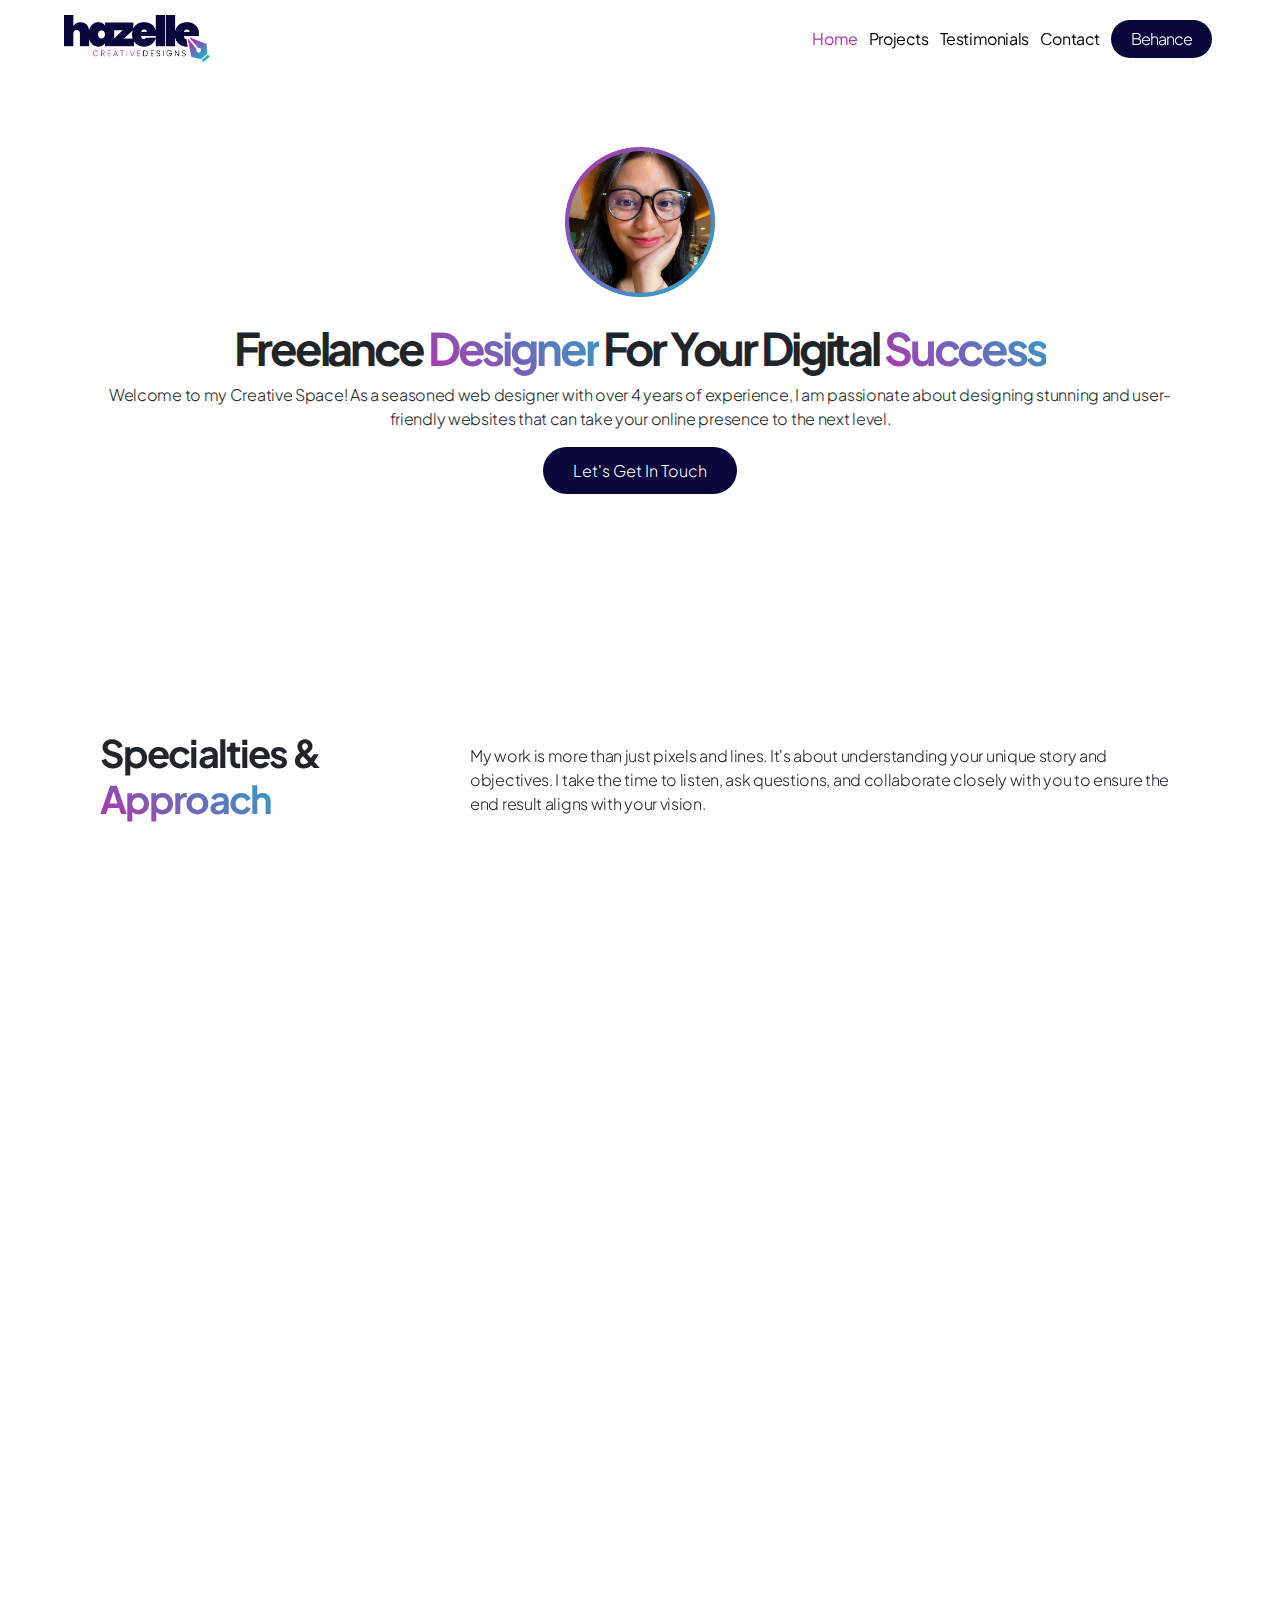
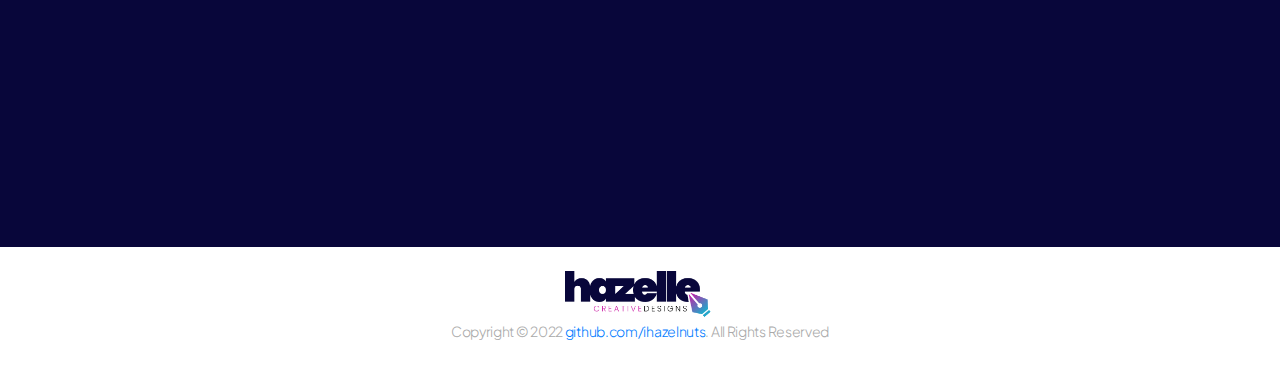
==== commit 2c1e80fd: "commit" ====
--- a/index.html
+++ b/index.html
@@ -8,8 +8,9 @@
         <link rel="stylesheet" href="https://stackpath.bootstrapcdn.com/bootstrap/4.5.2/css/bootstrap.min.css" integrity="sha384-JcKb8q3iqJ61gNV9KGb8thSsNjpSL0n8PARn9HuZOnIxN0hoP+VmmDGMN5t9UJ0Z" crossorigin="anonymous">
         <link rel="stylesheet" type="text/css" href="style2.css">
 
-        <!-- Slick Slider CSS -->
+        <!-- Slick Slider & AOS CSS -->
         <link rel="stylesheet" type="text/css" href="//cdn.jsdelivr.net/npm/slick-carousel@1.8.1/slick/slick.css"/>
+        <link href="https://unpkg.com/aos@2.3.1/dist/aos.css" rel="stylesheet">
 
         <title>Hazelle | Creative Designs</title>
         <link rel="icon" type="image/x-icon" href="img/assets/favicon.svg" />
@@ -64,12 +65,12 @@
 
         <section class="masthead d-flex align-items-center">
             <div class="container py-5 text-center">
-                <img src="img/assets/user2.png" alt="" class="img-fluid user-profile">
+                <img src="img/assets/user2.png" alt="" class="img-fluid user-profile jello-horizontal">
                 <h1 class="mt-4">Freelance <span class="text-gradient">Designer</span> For Your Digital <span class="text-gradient">Success</span></h1>
                 <p>Welcome to my Creative Space! As a seasoned web designer with over 4 years of experience, I am passionate about designing stunning and user-friendly websites that can take your online presence to the next level.</p>
 
                 <div class="mt-4 pt-1">
-                    <a href="#contact" class="navy-btn mt-5">Let's Get In Touch</a>
+                    <a href="#contact" class="navy-btn mt-5 jello-horizontal" data-aos="fade-up">Let's Get In Touch</a>
                 </div>
                 
                 <!-- <div class="d-flex justify-content-center">
@@ -118,16 +119,16 @@
         <section>
             <div class="container py-5 text-center">
                 <div class="row mt-4 text-left sa-indent m-auto">
-                    <div class="col-md-4">
+                    <div class="col-md-4" data-aos="fade-right">
                         <h2>Specialties & <span class="text-gradient">Approach</span></h2>
                     </div>
-                    <div class="col-md-8 m-auto">
+                    <div class="col-md-8 m-auto"  data-aos="fade-left">
                         <p  class="mb-0">My work is more than just pixels and lines. It's about understanding your unique story and objectives. I take the time to listen, ask questions, and collaborate closely with you to ensure the end result aligns with your vision.</p>
                     </div>
                 </div>
 
                 <div class="row mt-4">
-                    <div class="col-md mt-2">
+                    <div class="col-md mt-2" data-aos="fade-up">
                         <div class="test-card2 text-left p-4">
                             <svg width="33" height="31" viewBox="0 0 33 31" fill="none" xmlns="http://www.w3.org/2000/svg">
                                 <circle cx="18.1464" cy="16.8024" r="14.1139" transform="rotate(0.341041 18.1464 16.8024)" fill="#EBEAFF"/>
@@ -165,7 +166,7 @@
                         </div>
                     </div>
                     
-                    <div class="col-md mt-2">
+                    <div class="col-md mt-2" data-aos="fade-up">
                         <div class="test-card2 text-left p-4">
                             <svg width="33" height="32" viewBox="0 0 33 32" fill="none" xmlns="http://www.w3.org/2000/svg">
                                 <circle cx="18.9705" cy="16.9942" r="13.9469" transform="rotate(0.341041 18.9705 16.9942)" fill="#EBEAFF"/>
@@ -188,7 +189,7 @@
                         </div>
                     </div>
 
-                    <div class="col-md mt-2">
+                    <div class="col-md mt-2" data-aos="fade-up">
                         <div class="test-card2 text-left p-4">
                             <svg width="33" height="31" viewBox="0 0 33 31" fill="none" xmlns="http://www.w3.org/2000/svg">
                                 <circle cx="18.1464" cy="16.8024" r="14.1139" transform="rotate(0.341041 18.1464 16.8024)" fill="#EBEAFF"/>
@@ -226,7 +227,7 @@
                         </div>
                     </div>
 
-                    <div class="col-md mt-2">
+                    <div class="col-md mt-2" data-aos="fade-up">
                         <div class="test-card2 text-left p-4">
                             <svg width="31" height="31" viewBox="0 0 31 31" fill="none" xmlns="http://www.w3.org/2000/svg">
                                 <circle cx="16.0296" cy="16.0296" r="13.9469" transform="rotate(0.341041 16.0296 16.0296)" fill="#EBEAFF"/>
@@ -252,7 +253,7 @@
             </div>
         </section>
 
-        <section class="text-center">
+        <section class="text-center" data-aos="fade-up">
             <svg width="12" height="67" viewBox="0 0 12 67" fill="none" xmlns="http://www.w3.org/2000/svg">
                 <path d="M5 50V51H7V50H5ZM7 0.999998C7 0.447713 6.55228 -1.90735e-06 6 -1.90735e-06C5.44772 -1.90735e-06 5 0.447713 5 0.999998H7ZM7 50L7 0.999998H5L5 50H7Z" fill="url(#paint0_linear_515_331)"/>
                 <rect x="8.17432" y="51.4425" width="4.80831" height="1.44249" transform="rotate(-180 8.17432 51.4425)" fill="url(#paint1_linear_515_331)"/>
@@ -275,11 +276,11 @@
         </section>
 
         <section id="projects">
-            <div class="container-fluid project-w py-5 text-center">
+            <div class="container-fluid project-w py-5 text-center" data-aos="fade-up">
                 <h2>Discover My <span class="text-gradient">Design Works</span></h2>
 
                 <div class="row mt-4">
-                    <div class="col-md-3 pb-3 px-2">
+                    <div class="col-md-3 pb-3 px-2" data-aos="fade-up">
                         <div>
                             <a href="#portfolio1" data-toggle="modal" class="card">
                                 <!-- <div class="card text-white">
@@ -311,7 +312,7 @@
                         </div>
                     </div>
 
-                    <div class="col-md-3 pb-3  px-2">
+                    <div class="col-md-3 pb-3  px-2" data-aos="fade-up">
                         <div>
                             <a href="#portfolio2" data-toggle="modal" class="card">
                                 <img src="img/designs/ui_ux/2.png" class="card__img">
@@ -337,7 +338,7 @@
                         </div>
                     </div>
 
-                    <div class="col-md-3 pb-3 px-2">
+                    <div class="col-md-3 pb-3 px-2" data-aos="fade-up">
                         <div>
                             <a href="#portfolio3" data-toggle="modal" class="card">
                                 <img src="img/designs/ui_ux/3.png" class="card__img">
@@ -363,7 +364,7 @@
                         </div>
                     </div>
 
-                    <div class="col-md-3 pb-3 px-2">
+                    <div class="col-md-3 pb-3 px-2" data-aos="fade-up">
                         <div>
                             <a href="#portfolio4" data-toggle="modal" class="card"> 
                                 <img src="img/designs/ui_ux/4.png" class="card__img">
@@ -391,7 +392,7 @@
 
                     <div class="w-100"></div>
 
-                    <div class="col-md-3 pb-3 px-2">
+                    <div class="col-md-3 pb-3 px-2" data-aos="fade-up">
                         <div>
                             <a href="#portfolio5" data-toggle="modal" class="card">
                                 <img src="img/designs/web-design/1.png" class="card__img">
@@ -423,7 +424,7 @@
                         </div>
                     </div>
 
-                    <div class="col-md-3 pb-3  px-2">
+                    <div class="col-md-3 pb-3  px-2" data-aos="fade-up">
                         <div>
                             <a href="#portfolio6" data-toggle="modal" class="card">
                                 <img src="img/designs/web-design/2.png" class="card__img">
@@ -455,7 +456,7 @@
                         </div>
                     </div>
 
-                    <div class="col-md-3 pb-3 px-2">
+                    <div class="col-md-3 pb-3 px-2" data-aos="fade-up">
                         <div>
                             <a href="#portfolio7" data-toggle="modal" class="card">
                                 <img src="img/designs/web-design/3.png" class="card__img">
@@ -487,7 +488,7 @@
                         </div>
                     </div>
 
-                    <div class="col-md-3 pb-3 px-2">
+                    <div class="col-md-3 pb-3 px-2" data-aos="fade-up">
                         <div>
                         <a href="#portfolio8" data-toggle="modal" class="card">
                             <img src="img/designs/web-design/5.png" class="card__img">
@@ -521,7 +522,7 @@
 
                     <div class="w-100"></div>
 
-                    <div class="col-md-3 pb-3 px-2">
+                    <div class="col-md-3 pb-3 px-2" data-aos="fade-up">
                         <div>
                             <a href="#portfolio9" data-toggle="modal" class="card">
                                 <img src="img/designs/logo/1.png" class="card__img">
@@ -547,7 +548,7 @@
                         </div>
                     </div>
 
-                    <div class="col-md-3 pb-3  px-2">
+                    <div class="col-md-3 pb-3  px-2" data-aos="fade-up">
                         <div>
                             <a href="#portfolio10" data-toggle="modal" class="card">
                                 <img src="img/designs/logo/2.png" class="card__img">
@@ -573,7 +574,7 @@
                         </div>
                     </div>
 
-                    <div class="col-md-3 pb-3 px-2">
+                    <div class="col-md-3 pb-3 px-2" data-aos="fade-up">
                         <div>
                             <a href="#portfolio11" data-toggle="modal" class="card">
                                 <img src="img/designs/logo/3.png" class="card__img">
@@ -599,7 +600,7 @@
                         </div>
                     </div>
 
-                    <div class="col-md-3 pb-3 px-2">
+                    <div class="col-md-3 pb-3 px-2"  data-aos="fade-up">
                         <div>
                         <a href="#portfolio12" data-toggle="modal" class="card">
                             <img src="img/designs/logo/4.png" class="card__img">
@@ -626,7 +627,7 @@
                     </div>
                 </div>
 
-                <div class="mt-4 pt-1">
+                <div class="mt-4 pt-1" data-aos="fade-up">
                     <a href="https://www.behance.net/hazelgsaingan" target="_blank" class="navy-btn mt-5">More From Behance</a>
                 </div>
                 
@@ -635,11 +636,11 @@
 
         <section id="testimonials" class="testhead">
             <div class="container py-5 text-center">
-                <h2>Client <span class="text-gradient">Testimonials</span></h2>
+                <h2 data-aos="fade-up">Client <span class="text-gradient">Testimonials</span></h2>
 
                 <div class="row mt-4">
                     <div class="col-md m-auto">
-                        <div class="test-card text-left p-4">
+                        <div class="test-card text-left p-4" data-aos="fade-up">
                             <svg width="23" height="18" viewBox="0 0 23 18" fill="none" xmlns="http://www.w3.org/2000/svg">
                                 <path d="M9.55666 16.1541C8.72822 17.0578 7.80564 17.585 6.78891 17.7356C5.77219 17.8486 4.7743 17.6792 3.79523 17.2273C2.85382 16.7378 2.04421 16.0411 1.36639 15.1374C0.688574 14.1583 0.255526 13.0286 0.0672435 11.7483C-0.121038 10.4303 0.0860719 9.01819 0.688574 7.51193C1.32873 5.96802 2.45843 4.55591 4.07765 3.27559C5.73453 1.95761 7.7115 1.05386 10.0085 0.564326C10.4228 0.489014 10.7052 0.470186 10.8558 0.507842C11.0064 0.545498 11.1006 0.601983 11.1382 0.677297C11.1382 1.0162 11.0253 1.26097 10.7993 1.41159C9.85791 1.93879 9.06713 2.59777 8.42697 3.38856C7.78681 4.17934 7.39142 4.9513 7.24079 5.70443C7.09016 6.4199 7.25962 6.94709 7.74915 7.286C7.89978 7.39897 8.25751 7.71904 8.82236 8.24623C9.38721 8.73577 9.9144 9.39475 10.4039 10.2232C10.8935 11.014 11.1194 11.9177 11.0817 12.9345C11.0817 13.9512 10.5734 15.0244 9.55666 16.1541ZM21.4184 16.1541C20.59 17.0578 19.6674 17.585 18.6507 17.7356C17.634 17.8486 16.6361 17.6792 15.657 17.2273C14.7156 16.7378 13.906 16.0411 13.2282 15.1374C12.5503 14.1583 12.1173 13.0286 11.929 11.7483C11.7407 10.4303 11.9478 9.01819 12.5503 7.51193C13.1905 5.96802 14.3202 4.55591 15.9394 3.27559C17.5963 1.95761 19.5733 1.05386 21.8703 0.564326C22.2845 0.489014 22.567 0.470186 22.7176 0.507842C22.8682 0.545498 22.9623 0.601983 23 0.677297C23 1.0162 22.887 1.26097 22.6611 1.41159C21.7197 1.93879 20.9289 2.59777 20.2887 3.38856C19.6486 4.17934 19.2532 4.9513 19.1026 5.70443C18.9519 6.4199 19.1214 6.94709 19.6109 7.286C19.7615 7.39897 20.1193 7.71904 20.6841 8.24623C21.249 8.73577 21.7762 9.39475 22.2657 10.2232C22.7552 11.014 22.9812 11.9177 22.9435 12.9345C22.9435 13.9512 22.4352 15.0244 21.4184 16.1541Z" fill="url(#paint0_linear_509_299)"/>
                                 <defs>
@@ -656,7 +657,7 @@
                             <p class="position-company mt-0">CEO, Exact Visual Studios</p>
                         </div>
 
-                        <div class="test-card text-left p-4 my-3">
+                        <div class="test-card text-left p-4 my-3" data-aos="fade-up">
                             <svg width="23" height="18" viewBox="0 0 23 18" fill="none" xmlns="http://www.w3.org/2000/svg">
                                 <path d="M9.55666 16.1541C8.72822 17.0578 7.80564 17.585 6.78891 17.7356C5.77219 17.8486 4.7743 17.6792 3.79523 17.2273C2.85382 16.7378 2.04421 16.0411 1.36639 15.1374C0.688574 14.1583 0.255526 13.0286 0.0672435 11.7483C-0.121038 10.4303 0.0860719 9.01819 0.688574 7.51193C1.32873 5.96802 2.45843 4.55591 4.07765 3.27559C5.73453 1.95761 7.7115 1.05386 10.0085 0.564326C10.4228 0.489014 10.7052 0.470186 10.8558 0.507842C11.0064 0.545498 11.1006 0.601983 11.1382 0.677297C11.1382 1.0162 11.0253 1.26097 10.7993 1.41159C9.85791 1.93879 9.06713 2.59777 8.42697 3.38856C7.78681 4.17934 7.39142 4.9513 7.24079 5.70443C7.09016 6.4199 7.25962 6.94709 7.74915 7.286C7.89978 7.39897 8.25751 7.71904 8.82236 8.24623C9.38721 8.73577 9.9144 9.39475 10.4039 10.2232C10.8935 11.014 11.1194 11.9177 11.0817 12.9345C11.0817 13.9512 10.5734 15.0244 9.55666 16.1541ZM21.4184 16.1541C20.59 17.0578 19.6674 17.585 18.6507 17.7356C17.634 17.8486 16.6361 17.6792 15.657 17.2273C14.7156 16.7378 13.906 16.0411 13.2282 15.1374C12.5503 14.1583 12.1173 13.0286 11.929 11.7483C11.7407 10.4303 11.9478 9.01819 12.5503 7.51193C13.1905 5.96802 14.3202 4.55591 15.9394 3.27559C17.5963 1.95761 19.5733 1.05386 21.8703 0.564326C22.2845 0.489014 22.567 0.470186 22.7176 0.507842C22.8682 0.545498 22.9623 0.601983 23 0.677297C23 1.0162 22.887 1.26097 22.6611 1.41159C21.7197 1.93879 20.9289 2.59777 20.2887 3.38856C19.6486 4.17934 19.2532 4.9513 19.1026 5.70443C18.9519 6.4199 19.1214 6.94709 19.6109 7.286C19.7615 7.39897 20.1193 7.71904 20.6841 8.24623C21.249 8.73577 21.7762 9.39475 22.2657 10.2232C22.7552 11.014 22.9812 11.9177 22.9435 12.9345C22.9435 13.9512 22.4352 15.0244 21.4184 16.1541Z" fill="url(#paint0_linear_509_299)"/>
                                 <defs>
@@ -675,7 +676,7 @@
                     </div>
                     
                     <div class="col-md m-auto">
-                        <div class="test-card text-left p-4">
+                        <div class="test-card text-left p-4" data-aos="fade-up">
                             <svg width="23" height="18" viewBox="0 0 23 18" fill="none" xmlns="http://www.w3.org/2000/svg">
                                 <path d="M9.55666 16.1541C8.72822 17.0578 7.80564 17.585 6.78891 17.7356C5.77219 17.8486 4.7743 17.6792 3.79523 17.2273C2.85382 16.7378 2.04421 16.0411 1.36639 15.1374C0.688574 14.1583 0.255526 13.0286 0.0672435 11.7483C-0.121038 10.4303 0.0860719 9.01819 0.688574 7.51193C1.32873 5.96802 2.45843 4.55591 4.07765 3.27559C5.73453 1.95761 7.7115 1.05386 10.0085 0.564326C10.4228 0.489014 10.7052 0.470186 10.8558 0.507842C11.0064 0.545498 11.1006 0.601983 11.1382 0.677297C11.1382 1.0162 11.0253 1.26097 10.7993 1.41159C9.85791 1.93879 9.06713 2.59777 8.42697 3.38856C7.78681 4.17934 7.39142 4.9513 7.24079 5.70443C7.09016 6.4199 7.25962 6.94709 7.74915 7.286C7.89978 7.39897 8.25751 7.71904 8.82236 8.24623C9.38721 8.73577 9.9144 9.39475 10.4039 10.2232C10.8935 11.014 11.1194 11.9177 11.0817 12.9345C11.0817 13.9512 10.5734 15.0244 9.55666 16.1541ZM21.4184 16.1541C20.59 17.0578 19.6674 17.585 18.6507 17.7356C17.634 17.8486 16.6361 17.6792 15.657 17.2273C14.7156 16.7378 13.906 16.0411 13.2282 15.1374C12.5503 14.1583 12.1173 13.0286 11.929 11.7483C11.7407 10.4303 11.9478 9.01819 12.5503 7.51193C13.1905 5.96802 14.3202 4.55591 15.9394 3.27559C17.5963 1.95761 19.5733 1.05386 21.8703 0.564326C22.2845 0.489014 22.567 0.470186 22.7176 0.507842C22.8682 0.545498 22.9623 0.601983 23 0.677297C23 1.0162 22.887 1.26097 22.6611 1.41159C21.7197 1.93879 20.9289 2.59777 20.2887 3.38856C19.6486 4.17934 19.2532 4.9513 19.1026 5.70443C18.9519 6.4199 19.1214 6.94709 19.6109 7.286C19.7615 7.39897 20.1193 7.71904 20.6841 8.24623C21.249 8.73577 21.7762 9.39475 22.2657 10.2232C22.7552 11.014 22.9812 11.9177 22.9435 12.9345C22.9435 13.9512 22.4352 15.0244 21.4184 16.1541Z" fill="url(#paint0_linear_509_299)"/>
                                 <defs>
@@ -700,10 +701,10 @@
 
         <section id="contact" class="navy-bg">
             <div class="container text-center py-5">
-                <h2 class="text-white">Ready To Elevate Your <span class="text-gradient">Online Presence?</span></h2>
-                <p class="text-white">Are you ready to take your digital presence to the next level? Whether you have a specific project in mind or simply want to discuss your design needs, I'm here to help. Let's get in touch, and together, we can create something amazing.</p>
-
-                <button id="btn-contact" target="_blank" class="white-btn mt-2">Send Email</button>
+                <h2 class="text-white" data-aos="fade-up">Ready To Elevate Your <span class="text-gradient" data-aos="fade-up">Online Presence?</span></h2>
+                <p class="text-white" data-aos="fade-up">Are you ready to take your digital presence to the next level? Whether you have a specific project in mind or simply want to discuss your design needs, I'm here to help. Let's get in touch, and together, we can create something amazing.</p>
+
+                <button id="btn-contact" target="_blank" class="white-btn mt-2" data-aos="fade-up">Send Email</button>
                 
             </div>
         </section>
@@ -719,8 +720,13 @@
 	    <script src="https://maxcdn.bootstrapcdn.com/bootstrap/4.0.0/js/bootstrap.min.js" integrity="sha384-JZR6Spejh4U02d8jOt6vLEHfe/JQGiRRSQQxSfFWpi1MquVdAyjUar5+76PVCmYl" crossorigin="anonymous"></script>
 	    <script src="https://cdn.jsdelivr.net/npm/bootstrap@5.0.2/dist/js/bootstrap.bundle.min.js" integrity="sha384-MrcW6ZMFYlzcLA8Nl+NtUVF0sA7MsXsP1UyJoMp4YLEuNSfAP+JcXn/tWtIaxVXM" crossorigin="anonymous"></script>
 
-        <!-- Slick Slider JS -->
+        <!-- Slick Slider & AOS JS -->
         <script src="https://cdnjs.cloudflare.com/ajax/libs/slick-carousel/1.9.0/slick.min.js"></script>
+        <script src="https://unpkg.com/aos@2.3.1/dist/aos.js"></script>
+
+        <script>
+            AOS.init();
+          </script>
 
         <script>
             $(document).ready(function() {
--- a/style2.css
+++ b/style2.css
@@ -291,6 +291,16 @@
     --hover: 1;
 }
 
+/* Animista */
+.jello-horizontal {
+	-webkit-animation: jello-horizontal 0.9s both;
+	        animation: jello-horizontal 0.9s both;
+}
+.tracking-in-expand {
+	-webkit-animation: tracking-in-expand 0.7s cubic-bezier(0.215, 0.610, 0.355, 1.000) both;
+	        animation: tracking-in-expand 0.7s cubic-bezier(0.215, 0.610, 0.355, 1.000) both;
+}
+
 @media (max-width: 970px){
     .slider-section {
         margin-top: -63px;
@@ -361,3 +371,72 @@
         height: 100%;
     }
 }
+
+/* ----------------------------------------------
+ * Generated by Animista on 2023-11-4 7:57:16
+ * Licensed under FreeBSD License.
+ * See http://animista.net/license for more info. 
+ * w: http://animista.net, t: @cssanimista
+ * ---------------------------------------------- */
+ @-webkit-keyframes jello-horizontal {
+    0% {
+      -webkit-transform: scale3d(1, 1, 1);
+              transform: scale3d(1, 1, 1);
+    }
+    30% {
+      -webkit-transform: scale3d(1.25, 0.75, 1);
+              transform: scale3d(1.25, 0.75, 1);
+    }
+    40% {
+      -webkit-transform: scale3d(0.75, 1.25, 1);
+              transform: scale3d(0.75, 1.25, 1);
+    }
+    50% {
+      -webkit-transform: scale3d(1.15, 0.85, 1);
+              transform: scale3d(1.15, 0.85, 1);
+    }
+    65% {
+      -webkit-transform: scale3d(0.95, 1.05, 1);
+              transform: scale3d(0.95, 1.05, 1);
+    }
+    75% {
+      -webkit-transform: scale3d(1.05, 0.95, 1);
+              transform: scale3d(1.05, 0.95, 1);
+    }
+    100% {
+      -webkit-transform: scale3d(1, 1, 1);
+              transform: scale3d(1, 1, 1);
+    }
+  }
+  @keyframes jello-horizontal {
+    0% {
+      -webkit-transform: scale3d(1, 1, 1);
+              transform: scale3d(1, 1, 1);
+    }
+    30% {
+      -webkit-transform: scale3d(1.25, 0.75, 1);
+              transform: scale3d(1.25, 0.75, 1);
+    }
+    40% {
+      -webkit-transform: scale3d(0.75, 1.25, 1);
+              transform: scale3d(0.75, 1.25, 1);
+    }
+    50% {
+      -webkit-transform: scale3d(1.15, 0.85, 1);
+              transform: scale3d(1.15, 0.85, 1);
+    }
+    65% {
+      -webkit-transform: scale3d(0.95, 1.05, 1);
+              transform: scale3d(0.95, 1.05, 1);
+    }
+    75% {
+      -webkit-transform: scale3d(1.05, 0.95, 1);
+              transform: scale3d(1.05, 0.95, 1);
+    }
+    100% {
+      -webkit-transform: scale3d(1, 1, 1);
+              transform: scale3d(1, 1, 1);
+    }
+  }
+
+  
